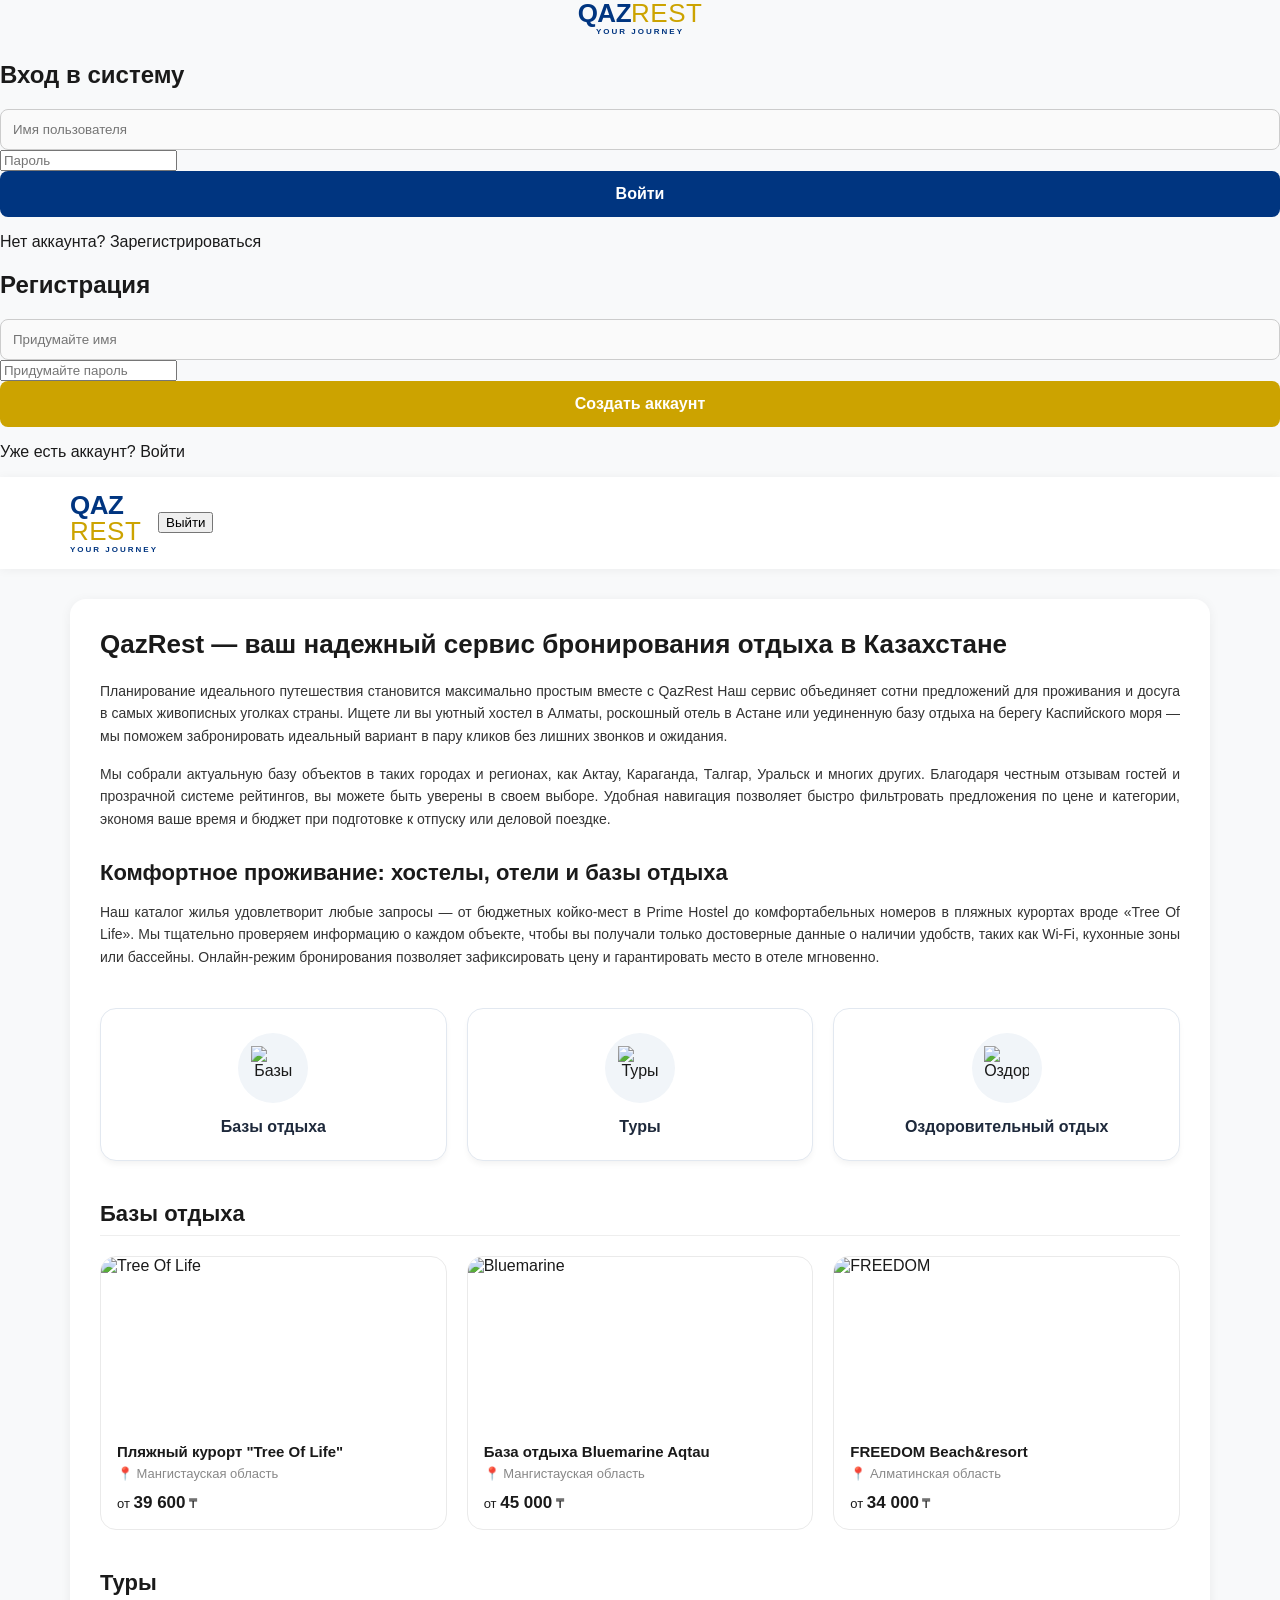
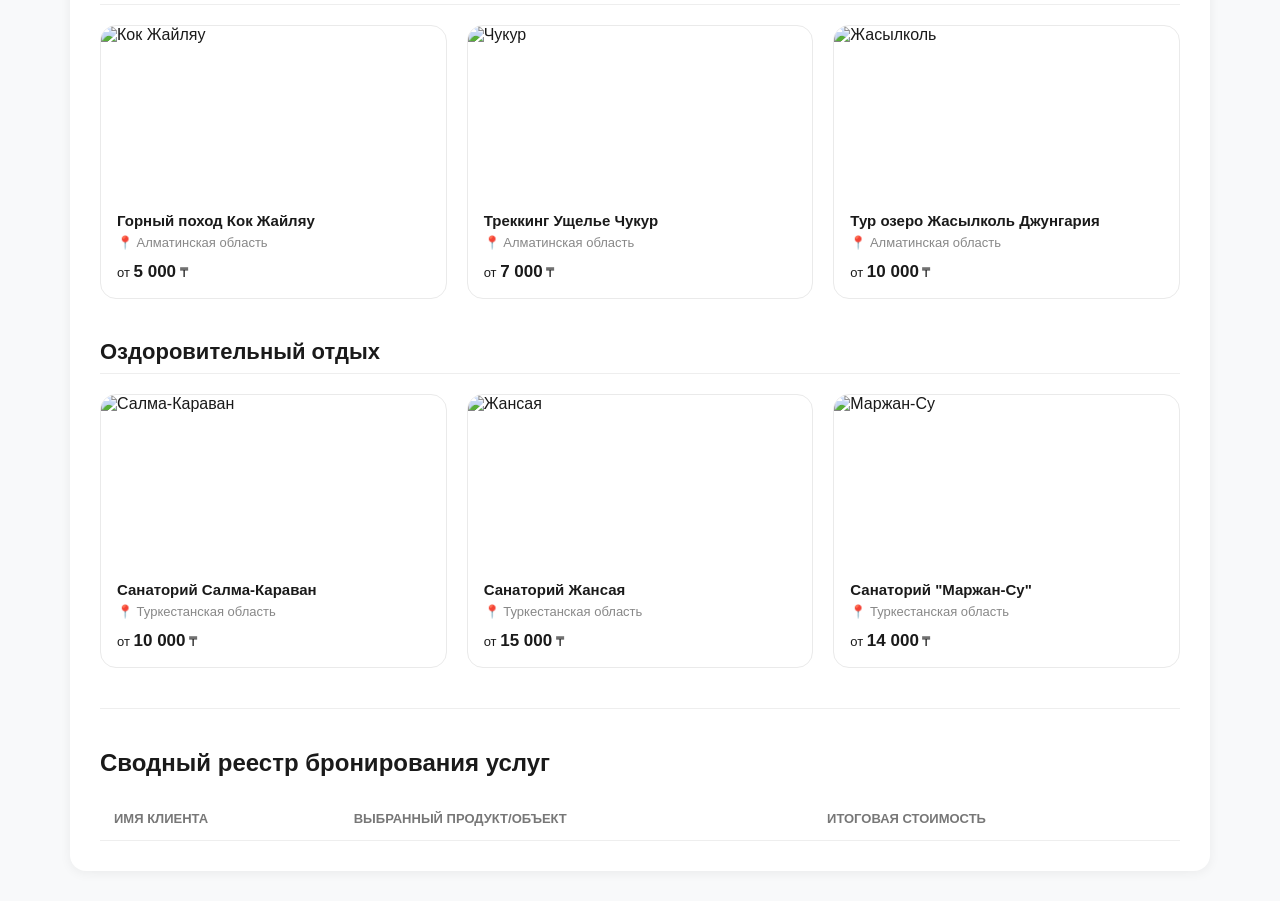
==== index.html @ 66dcff31 "Add files via upload" ====
<!DOCTYPE html>
<html lang="ru">
<head>
    <meta charset="UTF-8">
    <meta name="viewport" content="width=device-width, initial-scale=1.0">
    
    <title>QAZREST — Сервис бронирования отдыха и туров в Казахстане</title>
    <meta name="description" content="Официальный сайт QAZREST — агрегатор для быстрого поиска и бронирования баз отдыха, уникальных туров и оздоровительных санаториев в Казахстане.">
    <meta name="keywords" content="QAZREST, qazrest, базы отдыха казахстан, туры алматы, санатории сарыагаш, бронирование отдыха актау">
    <meta name="robots" content="index, follow">

    <link rel="stylesheet" href="style.css">
</head>
<body>

    <div id="authPage" class="auth-wrapper active">
        <div class="auth-card">
            <div class="logo" style="align-items: center; margin-bottom: 25px;">
                <div><span class="logo-accent">QAZ</span><span class="logo-main">REST</span></div>
                <div class="logo-slogan">YOUR JOURNEY</div>
            </div>

            <form id="loginForm" class="auth-form">
                <h2>Вход в систему</h2>
                <input type="text" id="loginUser" placeholder="Имя пользователя" required>
                <input type="password" id="loginPass" placeholder="Пароль" required>
                <button type="submit" class="btn-action">Войти</button>
                <p class="auth-toggle">Нет аккаунта? <span onclick="toggleAuthForms(true)">Зарегистрироваться</span></p>
            </form>

            <form id="registerForm" class="auth-form hide">
                <h2>Регистрация</h2>
                <input type="text" id="regUser" placeholder="Придумайте имя" required>
                <input type="password" id="regPass" placeholder="Придумайте пароль" required>
                <button type="submit" class="btn-action" style="background: #cca300;">Создать аккаунт</button>
                <p class="auth-toggle">Уже есть аккаунт? <span onclick="toggleAuthForms(false)">Войти</span></p>
            </form>
        </div>
    </div>

    <div id="appContent" class="hide-main">
        <header class="header">
            <div class="container header-flex">
                <div class="logo">
                    <span class="logo-accent">QAZ</span><span class="logo-main">REST</span>
                    <div class="logo-slogan">YOUR JOURNEY</div>
                </div>
                <button class="btn-logout" onclick="logout()">Выйти</button>
            </div>
        </header>

        <main class="wrapper">
            <div id="catalogPage" class="page active">
                
                <section class="promo">
                    <h1>QazRest — ваш надежный сервис бронирования отдыха в Казахстане</h1>
                    <p>Планирование идеального путешествия становится максимально простым вместе с QazRest Наш сервис объединяет сотни предложений для проживания и досуга в самых живописных уголках страны. Ищете ли вы уютный хостел в Алматы, роскошный отель в Астане или уединенную базу отдыха на берегу Каспийского моря — мы поможем забронировать идеальный вариант в пару кликов без лишних звонков и ожидания.</p>
                    <p>Мы собрали актуальную базу объектов в таких городах и регионах, как Актау, Караганда, Талгар, Уральск и многих других. Благодаря честным отзывам гостей и прозрачной системе рейтингов, вы можете быть уверены в своем выборе. Удобная навигация позволяет быстро фильтровать предложения по цене и категории, экономя ваше время и бюджет при подготовке к отпуску или деловой поездке.</p>
                    
                    <h2>Комфортное проживание: хостелы, отели и базы отдыха</h2>
                    <p>Наш каталог жилья удовлетворит любые запросы — от бюджетных койко-мест в Prime Hostel до комфортабельных номеров в пляжных курортах вроде «Tree Of Life». Мы тщательно проверяем информацию о каждом объекте, чтобы вы получали только достоверные данные о наличии удобств, таких как Wi-Fi, кухонные зоны или бассейны. Онлайн-режим бронирования позволяет зафиксировать цену и гарантировать место в отеле мгновенно.</p>
                </section>

                <div class="tabs-container">
                    <div class="tab-card" onclick="scrollToSection('resorts')">
                        <div class="tab-icon">
                            <img src="https://img.icons8.com/illustrations/xl/100/beach-umbrella.png" alt="Базы">
                        </div>
                        <span>Базы отдыха</span>
                    </div>
                    <div class="tab-card" onclick="scrollToSection('tours')">
                        <div class="tab-icon">
                            <img src="https://img.icons8.com/illustrations/xl/100/mountain.png" alt="Туры">
                        </div>
                        <span>Туры</span>
                    </div>
                    <div class="tab-card" onclick="scrollToSection('health')">
                        <div class="tab-icon">
                            <img src="https://img.icons8.com/illustrations/xl/100/spa.png" alt="Оздоровление">
                        </div>
                        <span>Оздоровительный отдых</span>
                    </div>
                </div>
                
                <div id="sec-resorts" class="section-title">
                    <h2>Базы отдыха</h2>
                </div>
                <div class="grid">
                    <div class="card" onclick="showItemDetails('Tree Of Life')">
                        <img src="https://edge.travelatacdn.ru/thumbs/640x480/upload/2020_38/content_hotel_5f67c0faa6a551.43553606.jpg" alt="Tree Of Life">
                        <div class="card-body">
                            <h3>Пляжный курорт "Tree Of Life"</h3>
                            <p class="loc">📍 Мангистауская область</p>
                            <p class="price-tag">от <span>39 600</span> ₸</p>
                        </div>
                    </div>
                    <div class="card" onclick="showItemDetails('Bluemarine Aqtau')">
                        <img src="https://www.lada.kz/uploads/posts/2017-05/1496058229_sanset.jpg" alt="Bluemarine">
                        <div class="card-body">
                            <h3>База отдыха Bluemarine Aqtau</h3>
                            <p class="loc">📍 Мангистауская область</p>
                            <p class="price-tag">от <span>45 000</span> ₸</p>
                        </div>
                    </div>
                    <div class="card" onclick="showItemDetails('FREEDOM Beach&resort')">
                        <img src="https://cf.bstatic.com/xdata/images/hotel/max1024x768/343249189.jpg?k=61949dbd89ecddeff5023c35c86ee03ecc813b7dbb97866ee51a67c7699defcc&o=" alt="FREEDOM">
                        <div class="card-body">
                            <h3>FREEDOM Beach&resort</h3>
                            <p class="loc">📍 Алматинская область</p>
                            <p class="price-tag">от <span>34 000</span> ₸</p>
                        </div>
                    </div>
                </div>

                <div id="sec-tours" class="section-title">
                    <h2>Туры</h2>
                </div>
                <div class="grid">
                    <div class="card" onclick="showItemDetails('Горный поход Кок Жайляу')">
                        <img src="https://gorny-club.kz/wp-content/uploads/2016/10/9IZeMkHNYe64dm73Ec1zFlI0Lx2GLB-1.jpg" alt="Кок Жайляу">
                        <div class="card-body">
                            <h3>Горный поход Кок Жайляу</h3>
                            <p class="loc">📍 Алматинская область</p>
                            <p class="price-tag">от <span>5 000</span> ₸</p>
                        </div>
                    </div>
                    <div class="card" onclick="showItemDetails('Треккинг Ущелье Чукур')">
                        <img src="https://avatars.mds.yandex.net/i?id=d9d31c01b6061b598c5d1cf540c7983f_l-2286743-images-thumbs&n=13" alt="Чукур">
                        <div class="card-body">
                            <h3>Треккинг Ущелье Чукур</h3>
                            <p class="loc">📍 Алматинская область</p>
                            <p class="price-tag">от <span>7 000</span> ₸</p>
                        </div>
                    </div>
                    <div class="card" onclick="showItemDetails('Тур озеро Жасылколь Джунгария')">
                        <img src="https://dynamic-media-cdn.tripadvisor.com/media/photo-o/1b/ea/ae/be/caption.jpg?w=1400&h=-1&s=1" alt="Жасылколь">
                        <div class="card-body">
                            <h3>Тур озеро Жасылколь Джунгария</h3>
                            <p class="loc">📍 Алматинская область</p>
                            <p class="price-tag">от <span>10 000</span> ₸</p>
                        </div>
                    </div>
                </div>

                <div id="sec-health" class="section-title">
                    <h2>Оздоровительный отдых</h2>
                </div>
                <div class="grid">
                    <div class="card" onclick="showItemDetails('Санаторий Салма-Караван')">
                        <img src="https://img02.flagma.kz/photo/sanatoriy-saryagash-salma-karavan-3161813_big.jpg" alt="Салма-Караван">
                        <div class="card-body">
                            <h3>Санаторий Салма-Караван</h3>
                            <p class="loc">📍 Туркестанская область</p>
                            <p class="price-tag">от <span>10 000</span> ₸</p>
                        </div>
                    </div>
                    <div class="card" onclick="showItemDetails('Санаторий Жансая')">
                        <img src="https://images.satu.kz/6598338_w700_h500_sanatorij-saryagash-zhansaya.jpg" alt="Жансая">
                        <div class="card-body">
                            <h3>Санаторий Жансая</h3>
                            <p class="loc">📍 Туркестанская область</p>
                            <p class="price-tag">от <span>15 000</span> ₸</p>
                        </div>
                    </div>
                    <div class="card" onclick="showItemDetails('Санаторий Маржан-Су')">
                        <img src="https://sanatoriums-saryagash.kz/img/sanatoriums/marzhansu/img/1.jpg" alt="Маржан-Су">
                        <div class="card-info card-body">
                            <h3>Санаторий "Маржан-Су"</h3>
                            <p class="loc">📍 Туркестанская область</p>
                            <p class="price-tag">от <span>14 000</span> ₸</p>
                        </div>
                    </div>
                </div>
            </div>

            <div id="detailsPage" class="page hide">
                <div class="sub-nav">
                    <div class="crumbs" onclick="backToCatalog()">Главная &nbsp;•&nbsp; <span id="crCategory">Категория</span> &nbsp;•&nbsp; <span id="crActive">Объект</span></div>
                    <button type="button" class="btn-return" onclick="backToCatalog()">← Назад</button>
                </div>

                <div class="item-header">
                    <div>
                        <h1 id="itemTitle">Название</h1>
                        <p id="itemLoc">📍 Регион</p>
                    </div>
                    <div class="item-meta">
                        <span class="meta-link">💬 Написать</span>
                        <span class="meta-link">🔗 Поделиться</span>
                        <span class="meta-link">♡ Сохранить</span>
                        <div class="badge">0</div>
                    </div>
                </div>

                <div class="gallery">
                    <div class="gallery-main">
                        <img id="itemMainImg" src="" alt="Preview">
                    </div>
                    <div class="gallery-thumbs">
                        <div class="thumb-box"><div class="spinner"></div></div>
                        <div class="thumb-box"><div class="spinner"></div></div>
                        <div class="thumb-box"><div class="spinner"></div></div>
                        <div class="thumb-box"><div class="spinner"></div></div>
                    </div>
                </div>

                <div class="details-content">
                    <h2>Описание</h2>
                    <p id="itemDesc" class="desc-p">Текст...</p>
                </div>

                <div class="details-content">
                    <h2>Полезная информация</h2>
                    <div class="info-block">
                        <p>Время заезда: <strong>14:00</strong></p>
                        <p>Время выезда: <strong>12:00</strong></p>
                    </div>
                </div>

                <div class="booking-panel">
                    <h2>Оформить бронирование</h2>
                    <form id="orderForm">
                        <input type="text" id="clientName" placeholder="Ваше имя" required>
                        <div class="form-row">
                            <div class="col">
                                <label>Дата начала:</label>
                                <input type="datetime-local" id="dateStart" required>
                            </div>
                            <div class="col">
                                <label>Дата окончания:</label>
                                <input type="datetime-local" id="dateEnd" required>
                            </div>
                        </div>
                        <button type="submit" class="btn-action">Подтвердить бронирование</button>
                    </form>
                </div>
            </div>

            <hr class="divider">

            <section class="admin-section">
                <h2>Сводный реестр бронирования услуг</h2>
                <table class="report-table">
                    <thead>
                        <tr>
                            <th>Имя клиента</th>
                            <th>Выбранный продукт/объект</th>
                            <th>Итоговая стоимость</th>
                        </tr>
                    </thead>
                    <tbody id="reportEntries"></tbody>
                </table>
            </section>
        </main>
    </div>

    <script src="script.js"></script>
</body>
</html>
---- style.css ----
/* Базовые сбросы */
html {
    scroll-behavior: smooth;
}
body {
    font-family: -apple-system, BlinkMacSystemFont, "Segoe UI", Roboto, Helvetica, Arial, sans-serif;
    background-color: #f8f9fa;
    color: #1a1a1a;
    margin: 0;
    padding: 0;
}

/* Элементы разметки приложения */
.header {
    background: #ffffff;
    box-shadow: 0 1px 10px rgba(0,0,0,0.05);
    padding: 15px 20px;
}
.header-flex {
    max-width: 1140px;
    margin: 0 auto;
    display: flex;
    justify-content: flex-start;
    align-items: center;
}
.logo {
    display: flex;
    flex-direction: column;
    line-height: 1;
}
.logo-accent {
    color: #003580;
    font-weight: 800;
    font-size: 26px;
    letter-spacing: -0.5px;
}
.logo-main {
    color: #cca300;
    font-weight: 400;
    font-size: 26px;
    letter-spacing: 0.5px;
}
.logo-slogan {
    font-size: 8px;
    color: #003580;
    letter-spacing: 2px;
    margin-top: 2px;
    font-weight: bold;
}

.wrapper {
    max-width: 1140px;
    margin: 30px auto;
    background: white;
    padding: 30px;
    border-radius: 16px;
    box-shadow: 0 2px 12px rgba(0,0,0,0.06);
    box-sizing: border-box;
}

/* Промо-текст */
.promo {
    margin-bottom: 40px;
}
.promo h1 {
    font-size: 26px;
    font-weight: 700;
    margin: 0 0 20px 0;
}
.promo h2 {
    font-size: 22px;
    margin: 30px 0 15px 0;
}
.promo p {
    font-size: 14px;
    line-height: 1.6;
    color: #333;
    margin-bottom: 16px;
    text-align: justify;
}

/* Дизайн больших карточек категорий (По макету) */
.tabs-container {
    display: flex;
    gap: 20px;
    margin: 30px 0 40px 0;
}
.tab-card {
    flex: 1;
    background: #ffffff;
    border: 1px solid #e2e8f0;
    border-radius: 16px;
    padding: 24px;
    text-align: center;
    cursor: pointer;
    transition: all 0.2s ease;
    box-shadow: 0 4px 6px -1px rgba(0,0,0,0.05);
}
.tab-card:hover {
    transform: translateY(-4px);
    border-color: #003580;
    box-shadow: 0 10px 15px -3px rgba(0,35,128,0.1);
}
.tab-icon {
    width: 70px;
    height: 70px;
    margin: 0 auto 15px auto;
    background: #f1f5f9;
    border-radius: 50%;
    display: flex;
    justify-content: center;
    align-items: center;
}
.tab-icon img {
    width: 45px;
    height: 45px;
    object-fit: contain;
}
.tab-card span {
    font-size: 16px;
    font-weight: 700;
    color: #1e293b;
}

/* Сетки карточек контента */
.section-title {
    margin-top: 40px;
    border-bottom: 1px solid #eee;
    padding-bottom: 8px;
}
.section-title h2 { font-size: 22px; margin: 0; }

.grid {
    display: grid;
    grid-template-columns: repeat(auto-fill, minmax(280px, 1fr));
    gap: 20px;
    margin: 20px 0;
}
.card {
    background: #fff;
    border: 1px solid #eaeaea;
    border-radius: 16px;
    overflow: hidden;
    cursor: pointer;
    transition: transform 0.2s, box-shadow 0.2s;
    display: flex;
    flex-direction: column;
}
.card:hover {
    transform: translateY(-4px);
    box-shadow: 0 10px 20px rgba(0,0,0,0.08);
}
.card img { width: 100%; height: 170px; object-fit: cover; }
.card-body { padding: 16px; flex-grow: 1; display: flex; flex-direction: column; justify-content: space-between; }
.card-body h3 { margin: 0 0 6px 0; font-size: 15px; font-weight: 600; }
.loc { color: #888; font-size: 13px; margin: 0 0 12px 0; }
.price-tag { margin: 0; font-size: 13px; }
.price-tag span { font-size: 17px; font-weight: 700; }

/* Видимость экранов */
.page { display: none; }
.page.active { display: block; }

/* Страница подробностей */
.sub-nav {
    display: flex;
    justify-content: space-between;
    align-items: center;
    font-size: 13px;
    color: #7a7a7a;
    margin-bottom: 20px;
}
.crumbs { cursor: pointer; }
.btn-return {
    background: #f0f2f5;
    border: none;
    padding: 8px 16px;
    border-radius: 8px;
    cursor: pointer;
    font-weight: 500;
}
.item-header {
    display: flex;
    justify-content: space-between;
    align-items: flex-start;
    margin-bottom: 25px;
}
#itemTitle { font-size: 30px; margin: 0 0 6px 0; }
#itemLoc { color: #666; margin: 0; font-size: 14px; }
.item-meta { display: flex; align-items: center; gap: 15px; }
.meta-link { font-size: 14px; cursor: pointer; font-weight: 500; }
.badge { background: #003580; color: white; padding: 6px 10px; border-radius: 6px; font-weight: bold; }

/* Блок фото */
.gallery { display: grid; grid-template-columns: 1fr 1fr; gap: 12px; margin-bottom: 30px; }
.gallery-main img { width: 100%; height: 340px; object-fit: cover; border-radius: 12px; }
.gallery-thumbs { display: grid; grid-template-columns: 1fr 1fr; grid-template-rows: 1fr 1fr; gap: 12px; }
.thumb-box { background: #f0f0f0; border-radius: 12px; display: flex; justify-content: center; align-items: center; height: 164px; }
.spinner {
    width: 20px; height: 20px;
    border: 3px solid #ddd; border-bottom-color: transparent;
    border-radius: 50%; animation: rot 1s linear infinite;
}
@keyframes rot { 0% { transform: rotate(0deg); } 100% { transform: rotate(360deg); } }

.details-content { margin-bottom: 25px; }
.desc-p { color: #444; line-height: 1.6; font-size: 15px; margin: 0; text-align: justify; }
.info-block { background: #f4f6f8; padding: 16px; border-radius: 12px; display: inline-block; min-width: 260px; }
.info-block p { margin: 6px 0; font-size: 14px; }

/* Форма */
.booking-panel { background: #fff; border: 1px solid #eaf0f6; padding: 25px; border-radius: 12px; margin-top: 30px; }
.form-row { display: flex; gap: 15px; margin: 15px 0; }
.col { flex: 1; }
.col label { display: block; font-size: 12px; margin-bottom: 6px; color: #666; }
input[type="text"], input[type="datetime-local"] {
    width: 100%; padding: 12px; border: 1px solid #ccc; border-radius: 8px; box-sizing: border-box; background-color: #fafafa;
}
input:focus { background-color: #fff; outline: 1px solid #003580; }
.btn-action { background: #003580; color: white; border: none; padding: 14px; width: 100%; border-radius: 8px; font-size: 16px; font-weight: 600; cursor: pointer; }

.divider { border: 0; height: 1px; background: #eee; margin: 40px 0; }
.report-table { width: 100%; border-collapse: collapse; }
.report-table th, .report-table td { padding: 14px; text-align: left; border-bottom: 1px solid #eee; }
.report-table th { color: #777; font-size: 13px; text-transform: uppercase; }
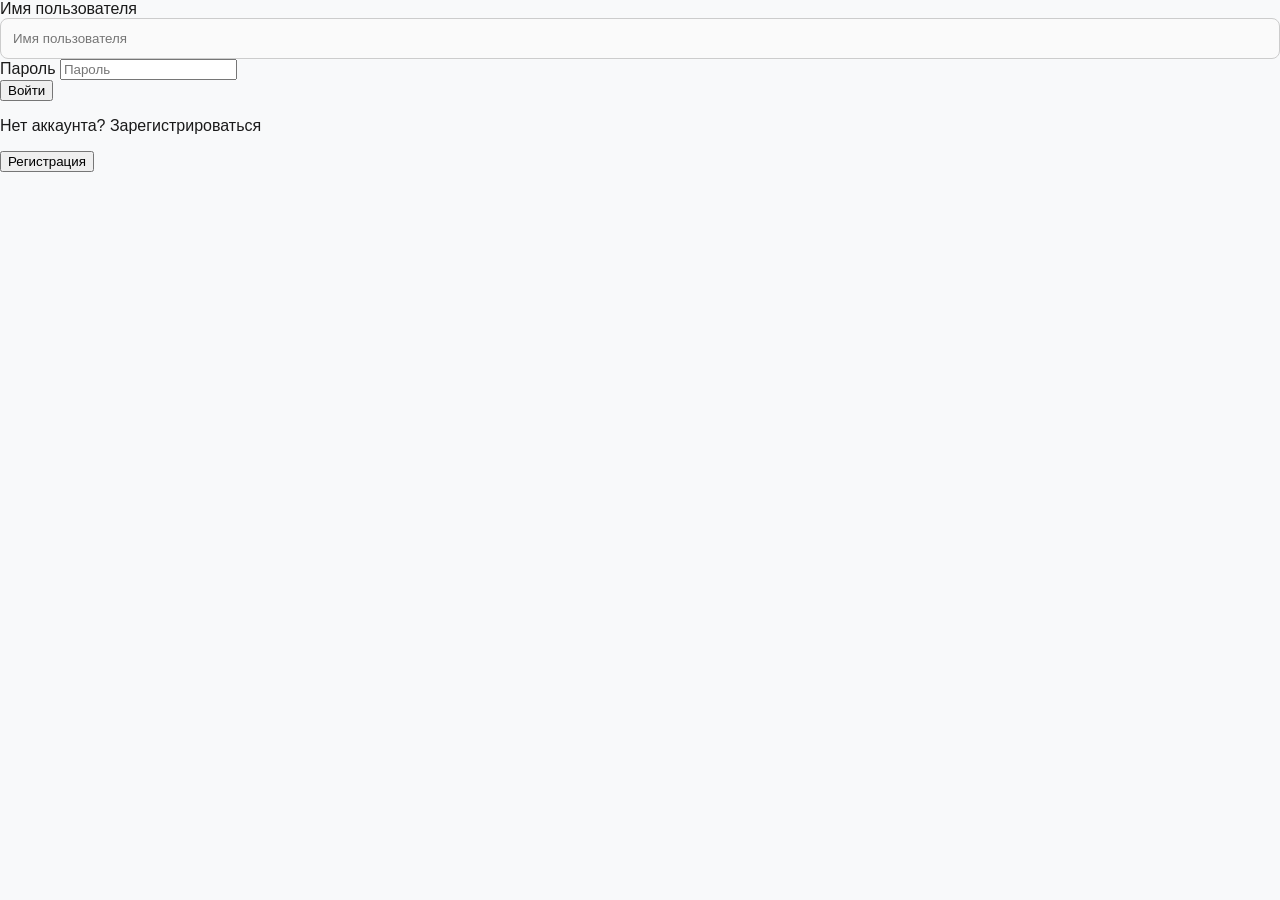
==== commit e6f21c60: "Update index.html" ====
--- a/index.html
+++ b/index.html
@@ -3,257 +3,50 @@
 <head>
     <meta charset="UTF-8">
     <meta name="viewport" content="width=device-width, initial-scale=1.0">
-    
-    <title>QAZREST — Сервис бронирования отдыха и туров в Казахстане</title>
-    <meta name="description" content="Официальный сайт QAZREST — агрегатор для быстрого поиска и бронирования баз отдыха, уникальных туров и оздоровительных санаториев в Казахстане.">
-    <meta name="keywords" content="QAZREST, qazrest, базы отдыха казахстан, туры алматы, санатории сарыагаш, бронирование отдыха актау">
-    <meta name="robots" content="index, follow">
-
+    <title>Вход</title>
     <link rel="stylesheet" href="style.css">
 </head>
-<body>
+<body class="auth-body">
 
-    <div id="authPage" class="auth-wrapper active">
-        <div class="auth-card">
-            <div class="logo" style="align-items: center; margin-bottom: 25px;">
-                <div><span class="logo-accent">QAZ</span><span class="logo-main">REST</span></div>
-                <div class="logo-slogan">YOUR JOURNEY</div>
+    <div class="auth-container">
+        <form id="loginForm">
+            <div class="input-group">
+                <label for="loginUser">Имя пользователя</label>
+                <input type="text" id="loginUser" placeholder="Имя пользователя" required>
             </div>
+            
+            <div class="input-group">
+                <label for="loginPass">Пароль</label>
+                <input type="password" id="loginPass" placeholder="Пароль" required>
+            </div>
+            
+            <button type="submit" class="btn-green">Войти</button>
+        </form>
 
-            <form id="loginForm" class="auth-form">
-                <h2>Вход в систему</h2>
-                <input type="text" id="loginUser" placeholder="Имя пользователя" required>
-                <input type="password" id="loginPass" placeholder="Пароль" required>
-                <button type="submit" class="btn-action">Войти</button>
-                <p class="auth-toggle">Нет аккаунта? <span onclick="toggleAuthForms(true)">Зарегистрироваться</span></p>
-            </form>
-
-            <form id="registerForm" class="auth-form hide">
-                <h2>Регистрация</h2>
-                <input type="text" id="regUser" placeholder="Придумайте имя" required>
-                <input type="password" id="regPass" placeholder="Придумайте пароль" required>
-                <button type="submit" class="btn-action" style="background: #cca300;">Создать аккаунт</button>
-                <p class="auth-toggle">Уже есть аккаунт? <span onclick="toggleAuthForms(false)">Войти</span></p>
-            </form>
+        <div class="auth-footer">
+            <p>Нет аккаунта? Зарегистрироваться</p>
+            <button type="button" class="btn-secondary" onclick="window.location.href='./register.html'">Регистрация</button>
         </div>
     </div>
 
-    <div id="appContent" class="hide-main">
-        <header class="header">
-            <div class="container header-flex">
-                <div class="logo">
-                    <span class="logo-accent">QAZ</span><span class="logo-main">REST</span>
-                    <div class="logo-slogan">YOUR JOURNEY</div>
-                </div>
-                <button class="btn-logout" onclick="logout()">Выйти</button>
-            </div>
-        </header>
+    <script>
+        if (localStorage.getItem('currentSession')) {
+            window.location.href = './catalog.html';
+        }
 
-        <main class="wrapper">
-            <div id="catalogPage" class="page active">
-                
-                <section class="promo">
-                    <h1>QazRest — ваш надежный сервис бронирования отдыха в Казахстане</h1>
-                    <p>Планирование идеального путешествия становится максимально простым вместе с QazRest Наш сервис объединяет сотни предложений для проживания и досуга в самых живописных уголках страны. Ищете ли вы уютный хостел в Алматы, роскошный отель в Астане или уединенную базу отдыха на берегу Каспийского моря — мы поможем забронировать идеальный вариант в пару кликов без лишних звонков и ожидания.</p>
-                    <p>Мы собрали актуальную базу объектов в таких городах и регионах, как Актау, Караганда, Талгар, Уральск и многих других. Благодаря честным отзывам гостей и прозрачной системе рейтингов, вы можете быть уверены в своем выборе. Удобная навигация позволяет быстро фильтровать предложения по цене и категории, экономя ваше время и бюджет при подготовке к отпуску или деловой поездке.</p>
-                    
-                    <h2>Комфортное проживание: хостелы, отели и базы отдыха</h2>
-                    <p>Наш каталог жилья удовлетворит любые запросы — от бюджетных койко-мест в Prime Hostel до комфортабельных номеров в пляжных курортах вроде «Tree Of Life». Мы тщательно проверяем информацию о каждом объекте, чтобы вы получали только достоверные данные о наличии удобств, таких как Wi-Fi, кухонные зоны или бассейны. Онлайн-режим бронирования позволяет зафиксировать цену и гарантировать место в отеле мгновенно.</p>
-                </section>
+        document.getElementById('loginForm').onsubmit = function(e) {
+            e.preventDefault();
+            const u = document.getElementById('loginUser').value.trim();
+            const p = document.getElementById('loginPass').value;
+            const savedPassword = localStorage.getItem('user_' + u);
 
-                <div class="tabs-container">
-                    <div class="tab-card" onclick="scrollToSection('resorts')">
-                        <div class="tab-icon">
-                            <img src="https://img.icons8.com/illustrations/xl/100/beach-umbrella.png" alt="Базы">
-                        </div>
-                        <span>Базы отдыха</span>
-                    </div>
-                    <div class="tab-card" onclick="scrollToSection('tours')">
-                        <div class="tab-icon">
-                            <img src="https://img.icons8.com/illustrations/xl/100/mountain.png" alt="Туры">
-                        </div>
-                        <span>Туры</span>
-                    </div>
-                    <div class="tab-card" onclick="scrollToSection('health')">
-                        <div class="tab-icon">
-                            <img src="https://img.icons8.com/illustrations/xl/100/spa.png" alt="Оздоровление">
-                        </div>
-                        <span>Оздоровительный отдых</span>
-                    </div>
-                </div>
-                
-                <div id="sec-resorts" class="section-title">
-                    <h2>Базы отдыха</h2>
-                </div>
-                <div class="grid">
-                    <div class="card" onclick="showItemDetails('Tree Of Life')">
-                        <img src="https://edge.travelatacdn.ru/thumbs/640x480/upload/2020_38/content_hotel_5f67c0faa6a551.43553606.jpg" alt="Tree Of Life">
-                        <div class="card-body">
-                            <h3>Пляжный курорт "Tree Of Life"</h3>
-                            <p class="loc">📍 Мангистауская область</p>
-                            <p class="price-tag">от <span>39 600</span> ₸</p>
-                        </div>
-                    </div>
-                    <div class="card" onclick="showItemDetails('Bluemarine Aqtau')">
-                        <img src="https://www.lada.kz/uploads/posts/2017-05/1496058229_sanset.jpg" alt="Bluemarine">
-                        <div class="card-body">
-                            <h3>База отдыха Bluemarine Aqtau</h3>
-                            <p class="loc">📍 Мангистауская область</p>
-                            <p class="price-tag">от <span>45 000</span> ₸</p>
-                        </div>
-                    </div>
-                    <div class="card" onclick="showItemDetails('FREEDOM Beach&resort')">
-                        <img src="https://cf.bstatic.com/xdata/images/hotel/max1024x768/343249189.jpg?k=61949dbd89ecddeff5023c35c86ee03ecc813b7dbb97866ee51a67c7699defcc&o=" alt="FREEDOM">
-                        <div class="card-body">
-                            <h3>FREEDOM Beach&resort</h3>
-                            <p class="loc">📍 Алматинская область</p>
-                            <p class="price-tag">от <span>34 000</span> ₸</p>
-                        </div>
-                    </div>
-                </div>
-
-                <div id="sec-tours" class="section-title">
-                    <h2>Туры</h2>
-                </div>
-                <div class="grid">
-                    <div class="card" onclick="showItemDetails('Горный поход Кок Жайляу')">
-                        <img src="https://gorny-club.kz/wp-content/uploads/2016/10/9IZeMkHNYe64dm73Ec1zFlI0Lx2GLB-1.jpg" alt="Кок Жайляу">
-                        <div class="card-body">
-                            <h3>Горный поход Кок Жайляу</h3>
-                            <p class="loc">📍 Алматинская область</p>
-                            <p class="price-tag">от <span>5 000</span> ₸</p>
-                        </div>
-                    </div>
-                    <div class="card" onclick="showItemDetails('Треккинг Ущелье Чукур')">
-                        <img src="https://avatars.mds.yandex.net/i?id=d9d31c01b6061b598c5d1cf540c7983f_l-2286743-images-thumbs&n=13" alt="Чукур">
-                        <div class="card-body">
-                            <h3>Треккинг Ущелье Чукур</h3>
-                            <p class="loc">📍 Алматинская область</p>
-                            <p class="price-tag">от <span>7 000</span> ₸</p>
-                        </div>
-                    </div>
-                    <div class="card" onclick="showItemDetails('Тур озеро Жасылколь Джунгария')">
-                        <img src="https://dynamic-media-cdn.tripadvisor.com/media/photo-o/1b/ea/ae/be/caption.jpg?w=1400&h=-1&s=1" alt="Жасылколь">
-                        <div class="card-body">
-                            <h3>Тур озеро Жасылколь Джунгария</h3>
-                            <p class="loc">📍 Алматинская область</p>
-                            <p class="price-tag">от <span>10 000</span> ₸</p>
-                        </div>
-                    </div>
-                </div>
-
-                <div id="sec-health" class="section-title">
-                    <h2>Оздоровительный отдых</h2>
-                </div>
-                <div class="grid">
-                    <div class="card" onclick="showItemDetails('Санаторий Салма-Караван')">
-                        <img src="https://img02.flagma.kz/photo/sanatoriy-saryagash-salma-karavan-3161813_big.jpg" alt="Салма-Караван">
-                        <div class="card-body">
-                            <h3>Санаторий Салма-Караван</h3>
-                            <p class="loc">📍 Туркестанская область</p>
-                            <p class="price-tag">от <span>10 000</span> ₸</p>
-                        </div>
-                    </div>
-                    <div class="card" onclick="showItemDetails('Санаторий Жансая')">
-                        <img src="https://images.satu.kz/6598338_w700_h500_sanatorij-saryagash-zhansaya.jpg" alt="Жансая">
-                        <div class="card-body">
-                            <h3>Санаторий Жансая</h3>
-                            <p class="loc">📍 Туркестанская область</p>
-                            <p class="price-tag">от <span>15 000</span> ₸</p>
-                        </div>
-                    </div>
-                    <div class="card" onclick="showItemDetails('Санаторий Маржан-Су')">
-                        <img src="https://sanatoriums-saryagash.kz/img/sanatoriums/marzhansu/img/1.jpg" alt="Маржан-Су">
-                        <div class="card-info card-body">
-                            <h3>Санаторий "Маржан-Су"</h3>
-                            <p class="loc">📍 Туркестанская область</p>
-                            <p class="price-tag">от <span>14 000</span> ₸</p>
-                        </div>
-                    </div>
-                </div>
-            </div>
-
-            <div id="detailsPage" class="page hide">
-                <div class="sub-nav">
-                    <div class="crumbs" onclick="backToCatalog()">Главная &nbsp;•&nbsp; <span id="crCategory">Категория</span> &nbsp;•&nbsp; <span id="crActive">Объект</span></div>
-                    <button type="button" class="btn-return" onclick="backToCatalog()">← Назад</button>
-                </div>
-
-                <div class="item-header">
-                    <div>
-                        <h1 id="itemTitle">Название</h1>
-                        <p id="itemLoc">📍 Регион</p>
-                    </div>
-                    <div class="item-meta">
-                        <span class="meta-link">💬 Написать</span>
-                        <span class="meta-link">🔗 Поделиться</span>
-                        <span class="meta-link">♡ Сохранить</span>
-                        <div class="badge">0</div>
-                    </div>
-                </div>
-
-                <div class="gallery">
-                    <div class="gallery-main">
-                        <img id="itemMainImg" src="" alt="Preview">
-                    </div>
-                    <div class="gallery-thumbs">
-                        <div class="thumb-box"><div class="spinner"></div></div>
-                        <div class="thumb-box"><div class="spinner"></div></div>
-                        <div class="thumb-box"><div class="spinner"></div></div>
-                        <div class="thumb-box"><div class="spinner"></div></div>
-                    </div>
-                </div>
-
-                <div class="details-content">
-                    <h2>Описание</h2>
-                    <p id="itemDesc" class="desc-p">Текст...</p>
-                </div>
-
-                <div class="details-content">
-                    <h2>Полезная информация</h2>
-                    <div class="info-block">
-                        <p>Время заезда: <strong>14:00</strong></p>
-                        <p>Время выезда: <strong>12:00</strong></p>
-                    </div>
-                </div>
-
-                <div class="booking-panel">
-                    <h2>Оформить бронирование</h2>
-                    <form id="orderForm">
-                        <input type="text" id="clientName" placeholder="Ваше имя" required>
-                        <div class="form-row">
-                            <div class="col">
-                                <label>Дата начала:</label>
-                                <input type="datetime-local" id="dateStart" required>
-                            </div>
-                            <div class="col">
-                                <label>Дата окончания:</label>
-                                <input type="datetime-local" id="dateEnd" required>
-                            </div>
-                        </div>
-                        <button type="submit" class="btn-action">Подтвердить бронирование</button>
-                    </form>
-                </div>
-            </div>
-
-            <hr class="divider">
-
-            <section class="admin-section">
-                <h2>Сводный реестр бронирования услуг</h2>
-                <table class="report-table">
-                    <thead>
-                        <tr>
-                            <th>Имя клиента</th>
-                            <th>Выбранный продукт/объект</th>
-                            <th>Итоговая стоимость</th>
-                        </tr>
-                    </thead>
-                    <tbody id="reportEntries"></tbody>
-                </table>
-            </section>
-        </main>
-    </div>
-
-    <script src="script.js"></script>
+            if (savedPassword && savedPassword === p) {
+                localStorage.setItem('currentSession', u);
+                window.location.href = './catalog.html';
+            } else {
+                alert('Неверное имя пользователя или пароль!');
+            }
+        };
+    </script>
 </body>
-</html>+</html>
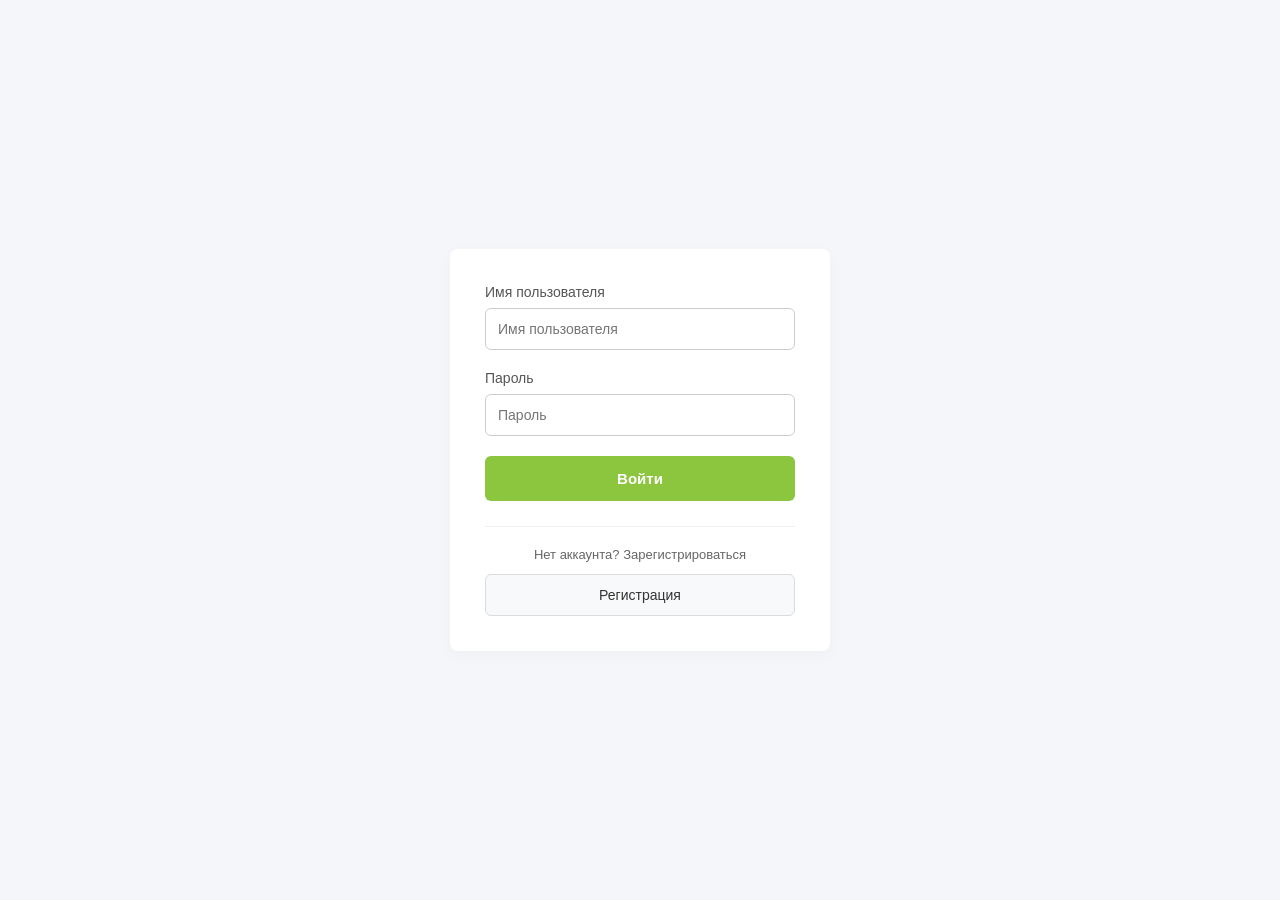
==== commit 2b4e9c5a: "Update index.html" ====
--- a/index.html
+++ b/index.html
@@ -8,7 +8,7 @@
 </head>
 <body class="auth-body">
 
-    <div class="auth-container">
+    <div id="loginPage" class="auth-container">
         <form id="loginForm">
             <div class="input-group">
                 <label for="loginUser">Имя пользователя</label>
@@ -25,15 +25,62 @@
 
         <div class="auth-footer">
             <p>Нет аккаунта? Зарегистрироваться</p>
-            <button type="button" class="btn-secondary" onclick="window.location.href='./register.html'">Регистрация</button>
+            <button type="button" class="btn-secondary" onclick="showRegisterPage()">Регистрация</button>
         </div>
     </div>
 
+    <div id="registerPage" class="auth-container" style="display: none;">
+        <form id="registerForm">
+            <div class="input-group">
+                <label for="regUser">Придумайте имя</label>
+                <input type="text" id="regUser" placeholder="Придумайте имя" required>
+            </div>
+            
+            <div class="input-group">
+                <label for="regPass">Придумайте пароль</label>
+                <input type="password" id="regPass" placeholder="Придумайте пароль" required>
+            </div>
+            
+            <button type="submit" class="btn-green">Создать аккаунт</button>
+        </form>
+    </div>
+
     <script>
+        // Если сессия активна — сразу кидаем в каталог
         if (localStorage.getItem('currentSession')) {
-            window.location.href = './catalog.html';
+            window.location.href = './cataloging.html';
         }
 
+        // Переключение экранов без перезагрузки страниц
+        function showRegisterPage() {
+            document.getElementById('loginPage').style.display = 'none';
+            document.getElementById('registerPage').style.display = 'block';
+            document.title = 'Регистрация';
+        }
+
+        function showLoginPage() {
+            document.getElementById('loginPage').style.display = 'block';
+            document.getElementById('registerPage').style.display = 'none';
+            document.title = 'Вход';
+        }
+
+        // Обработка регистрации
+        document.getElementById('registerForm').onsubmit = function(e) {
+            e.preventDefault();
+            const u = document.getElementById('regUser').value.trim();
+            const p = document.getElementById('regPass').value;
+
+            if (!u || !p) return;
+
+            localStorage.setItem('user_' + u, p);
+            alert('Аккаунт успешно создан!');
+            
+            document.getElementById('loginUser').value = u;
+            showLoginPage();
+            document.getElementById('registerForm').reset();
+        };
+
+        // Обработка входа
         document.getElementById('loginForm').onsubmit = function(e) {
             e.preventDefault();
             const u = document.getElementById('loginUser').value.trim();
@@ -42,7 +89,7 @@
 
             if (savedPassword && savedPassword === p) {
                 localStorage.setItem('currentSession', u);
-                window.location.href = './catalog.html';
+                window.location.href = './cataloging.html';
             } else {
                 alert('Неверное имя пользователя или пароль!');
             }
--- a/style.css
+++ b/style.css
@@ -1,225 +1,114 @@
-/* Базовые сбросы */
-html {
-    scroll-behavior: smooth;
-}
-body {
-    font-family: -apple-system, BlinkMacSystemFont, "Segoe UI", Roboto, Helvetica, Arial, sans-serif;
-    background-color: #f8f9fa;
-    color: #1a1a1a;
+/* СТИЛИ СТРАНИЦ АВТОРИЗАЦИИ И РЕГИСТРАЦИИ */
+.auth-body {
+    background-color: #f4f6f9;
     margin: 0;
     padding: 0;
+    display: flex;
+    justify-content: center;
+    align-items: center;
+    min-height: 100vh;
+    font-family: -apple-system, BlinkMacSystemFont, "Segoe UI", Roboto, Arial, sans-serif;
 }
 
-/* Элементы разметки приложения */
-.header {
+.auth-container {
     background: #ffffff;
-    box-shadow: 0 1px 10px rgba(0,0,0,0.05);
-    padding: 15px 20px;
-}
-.header-flex {
-    max-width: 1140px;
-    margin: 0 auto;
-    display: flex;
-    justify-content: flex-start;
-    align-items: center;
-}
-.logo {
-    display: flex;
-    flex-direction: column;
-    line-height: 1;
-}
-.logo-accent {
-    color: #003580;
-    font-weight: 800;
-    font-size: 26px;
-    letter-spacing: -0.5px;
-}
-.logo-main {
-    color: #cca300;
-    font-weight: 400;
-    font-size: 26px;
-    letter-spacing: 0.5px;
-}
-.logo-slogan {
-    font-size: 8px;
-    color: #003580;
-    letter-spacing: 2px;
-    margin-top: 2px;
-    font-weight: bold;
-}
-
-.wrapper {
-    max-width: 1140px;
-    margin: 30px auto;
-    background: white;
-    padding: 30px;
-    border-radius: 16px;
-    box-shadow: 0 2px 12px rgba(0,0,0,0.06);
+    padding: 35px;
+    border-radius: 8px;
+    box-shadow: 0 4px 15px rgba(0, 0, 0, 0.03);
+    width: 100%;
+    max-width: 380px;
     box-sizing: border-box;
 }
 
-/* Промо-текст */
-.promo {
-    margin-bottom: 40px;
-}
-.promo h1 {
-    font-size: 26px;
-    font-weight: 700;
-    margin: 0 0 20px 0;
-}
-.promo h2 {
-    font-size: 22px;
-    margin: 30px 0 15px 0;
-}
-.promo p {
-    font-size: 14px;
-    line-height: 1.6;
-    color: #333;
-    margin-bottom: 16px;
-    text-align: justify;
-}
-
-/* Дизайн больших карточек категорий (По макету) */
-.tabs-container {
-    display: flex;
-    gap: 20px;
-    margin: 30px 0 40px 0;
-}
-.tab-card {
-    flex: 1;
-    background: #ffffff;
-    border: 1px solid #e2e8f0;
-    border-radius: 16px;
-    padding: 24px;
-    text-align: center;
-    cursor: pointer;
-    transition: all 0.2s ease;
-    box-shadow: 0 4px 6px -1px rgba(0,0,0,0.05);
-}
-.tab-card:hover {
-    transform: translateY(-4px);
-    border-color: #003580;
-    box-shadow: 0 10px 15px -3px rgba(0,35,128,0.1);
-}
-.tab-icon {
-    width: 70px;
-    height: 70px;
-    margin: 0 auto 15px auto;
-    background: #f1f5f9;
-    border-radius: 50%;
-    display: flex;
-    justify-content: center;
-    align-items: center;
-}
-.tab-icon img {
-    width: 45px;
-    height: 45px;
-    object-fit: contain;
-}
-.tab-card span {
-    font-size: 16px;
-    font-weight: 700;
-    color: #1e293b;
-}
-
-/* Сетки карточек контента */
-.section-title {
-    margin-top: 40px;
-    border-bottom: 1px solid #eee;
-    padding-bottom: 8px;
-}
-.section-title h2 { font-size: 22px; margin: 0; }
-
-.grid {
-    display: grid;
-    grid-template-columns: repeat(auto-fill, minmax(280px, 1fr));
-    gap: 20px;
-    margin: 20px 0;
-}
-.card {
-    background: #fff;
-    border: 1px solid #eaeaea;
-    border-radius: 16px;
-    overflow: hidden;
-    cursor: pointer;
-    transition: transform 0.2s, box-shadow 0.2s;
+.input-group {
+    margin-bottom: 20px;
     display: flex;
     flex-direction: column;
 }
-.card:hover {
-    transform: translateY(-4px);
-    box-shadow: 0 10px 20px rgba(0,0,0,0.08);
-}
-.card img { width: 100%; height: 170px; object-fit: cover; }
-.card-body { padding: 16px; flex-grow: 1; display: flex; flex-direction: column; justify-content: space-between; }
-.card-body h3 { margin: 0 0 6px 0; font-size: 15px; font-weight: 600; }
-.loc { color: #888; font-size: 13px; margin: 0 0 12px 0; }
-.price-tag { margin: 0; font-size: 13px; }
-.price-tag span { font-size: 17px; font-weight: 700; }
 
-/* Видимость экранов */
-.page { display: none; }
-.page.active { display: block; }
-
-/* Страница подробностей */
-.sub-nav {
-    display: flex;
-    justify-content: space-between;
-    align-items: center;
-    font-size: 13px;
-    color: #7a7a7a;
-    margin-bottom: 20px;
-}
-.crumbs { cursor: pointer; }
-.btn-return {
-    background: #f0f2f5;
-    border: none;
-    padding: 8px 16px;
-    border-radius: 8px;
-    cursor: pointer;
+.input-group label {
+    font-size: 14px;
+    color: #555;
+    margin-bottom: 8px;
     font-weight: 500;
 }
-.item-header {
-    display: flex;
-    justify-content: space-between;
-    align-items: flex-start;
-    margin-bottom: 25px;
+
+.input-group input {
+    width: 100%;
+    padding: 12px;
+    border: 1px solid #cccccc;
+    border-radius: 6px;
+    font-size: 14px;
+    box-sizing: border-box;
+    background-color: #ffffff;
 }
-#itemTitle { font-size: 30px; margin: 0 0 6px 0; }
-#itemLoc { color: #666; margin: 0; font-size: 14px; }
-.item-meta { display: flex; align-items: center; gap: 15px; }
-.meta-link { font-size: 14px; cursor: pointer; font-weight: 500; }
-.badge { background: #003580; color: white; padding: 6px 10px; border-radius: 6px; font-weight: bold; }
 
-/* Блок фото */
-.gallery { display: grid; grid-template-columns: 1fr 1fr; gap: 12px; margin-bottom: 30px; }
-.gallery-main img { width: 100%; height: 340px; object-fit: cover; border-radius: 12px; }
-.gallery-thumbs { display: grid; grid-template-columns: 1fr 1fr; grid-template-rows: 1fr 1fr; gap: 12px; }
-.thumb-box { background: #f0f0f0; border-radius: 12px; display: flex; justify-content: center; align-items: center; height: 164px; }
-.spinner {
-    width: 20px; height: 20px;
-    border: 3px solid #ddd; border-bottom-color: transparent;
-    border-radius: 50%; animation: rot 1s linear infinite;
+.input-group input:focus {
+    border-color: #8cc63f;
+    outline: none;
 }
-@keyframes rot { 0% { transform: rotate(0deg); } 100% { transform: rotate(360deg); } }
 
-.details-content { margin-bottom: 25px; }
-.desc-p { color: #444; line-height: 1.6; font-size: 15px; margin: 0; text-align: justify; }
-.info-block { background: #f4f6f8; padding: 16px; border-radius: 12px; display: inline-block; min-width: 260px; }
-.info-block p { margin: 6px 0; font-size: 14px; }
+.btn-green {
+    width: 100%;
+    background-color: #8cc63f;
+    color: white;
+    border: none;
+    padding: 14px;
+    border-radius: 6px;
+    font-size: 15px;
+    font-weight: 600;
+    cursor: pointer;
+    transition: background-color 0.2s;
+}
 
-/* Форма */
-.booking-panel { background: #fff; border: 1px solid #eaf0f6; padding: 25px; border-radius: 12px; margin-top: 30px; }
-.form-row { display: flex; gap: 15px; margin: 15px 0; }
-.col { flex: 1; }
-.col label { display: block; font-size: 12px; margin-bottom: 6px; color: #666; }
-input[type="text"], input[type="datetime-local"] {
-    width: 100%; padding: 12px; border: 1px solid #ccc; border-radius: 8px; box-sizing: border-box; background-color: #fafafa;
+.btn-green:hover {
+    background-color: #7ab334;
 }
-input:focus { background-color: #fff; outline: 1px solid #003580; }
-.btn-action { background: #003580; color: white; border: none; padding: 14px; width: 100%; border-radius: 8px; font-size: 16px; font-weight: 600; cursor: pointer; }
 
-.divider { border: 0; height: 1px; background: #eee; margin: 40px 0; }
-.report-table { width: 100%; border-collapse: collapse; }
-.report-table th, .report-table td { padding: 14px; text-align: left; border-bottom: 1px solid #eee; }
-.report-table th { color: #777; font-size: 13px; text-transform: uppercase; }+.auth-footer {
+    margin-top: 25px;
+    text-align: center;
+    border-top: 1px solid #f0f0f0;
+    padding-top: 20px;
+}
+
+.auth-footer p {
+    font-size: 13px;
+    color: #666;
+    margin: 0 0 12px 0;
+}
+
+.btn-secondary {
+    width: 100%;
+    background-color: #f8f9fa;
+    color: #333;
+    border: 1px solid #dcdcdc;
+    padding: 12px;
+    border-radius: 6px;
+    font-size: 14px;
+    font-weight: 500;
+    cursor: pointer;
+    transition: background-color 0.2s;
+}
+
+.btn-secondary:hover {
+    background-color: #e4e6e9;
+}
+
+/* ОБЩИЕ СТИЛИ ДЛЯ ИНТЕРФЕЙСА КАТАЛОГА */
+body {
+    font-family: -apple-system, BlinkMacSystemFont, "Segoe UI", Roboto, Arial, sans-serif;
+    background-color: #f8f9fa;
+    margin: 0;
+    color: #333;
+}
+.section-title {
+    margin-top: 30px;
+    border-left: 4px solid #003580;
+    padding-left: 10px;
+}
+.card:hover {
+    transform: translateY(-5px);
+    box-shadow: 0 6px 20px rgba(0,0,0,0.1);
+    transition: all 0.3s ease;
+}
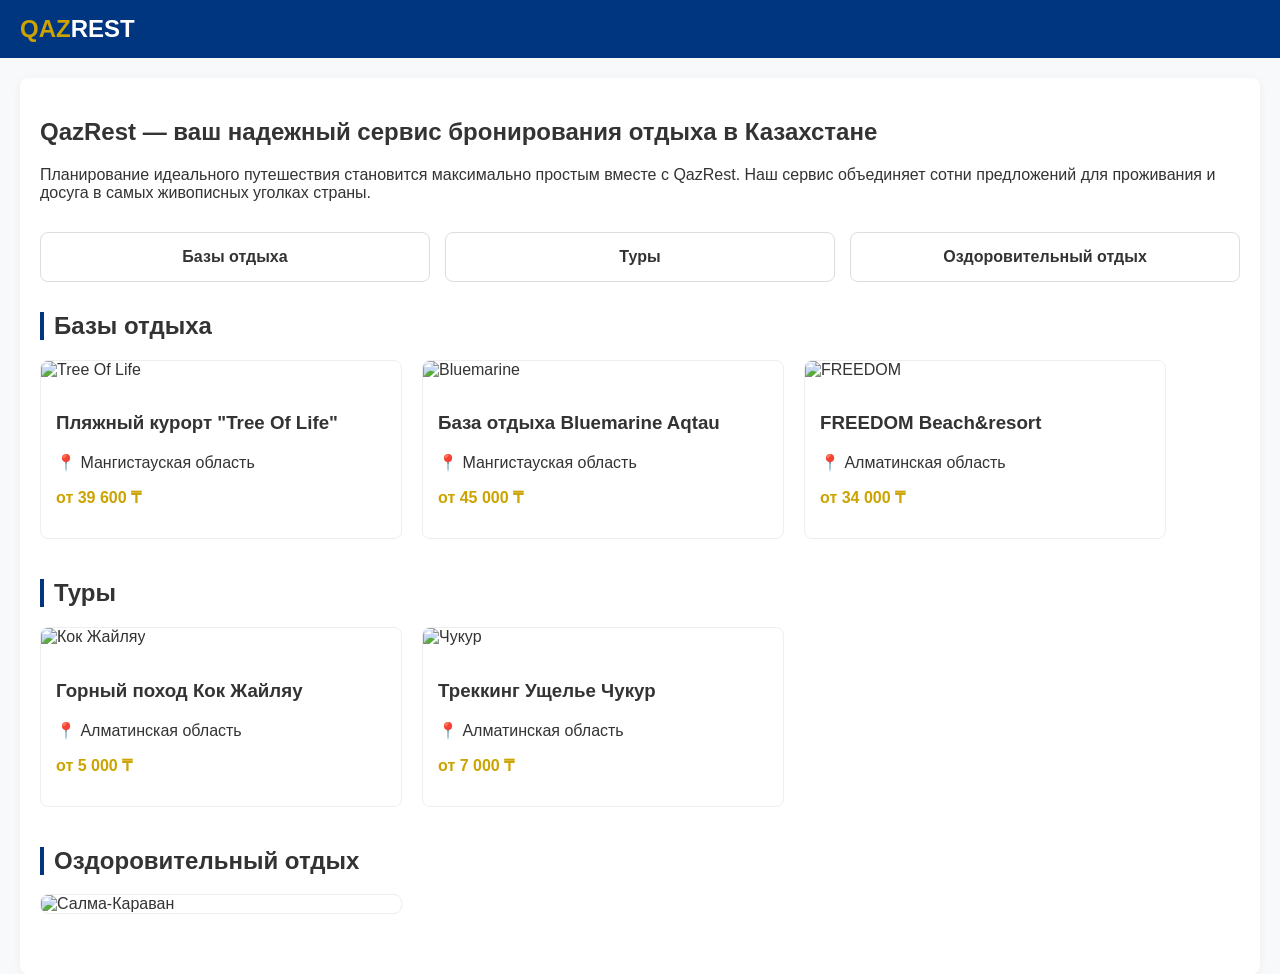
==== commit e9b78025: "Update index.html" ====
--- a/index.html
+++ b/index.html
@@ -3,97 +3,93 @@
 <head>
     <meta charset="UTF-8">
     <meta name="viewport" content="width=device-width, initial-scale=1.0">
-    <title>Вход</title>
+    <title>QAZREST — Сервис бронирования отдыха</title>
+    <meta name="description" content="Официальный сайт QAZREST — агрегатор для быстрого поиска и бронирования баз отдыха, уникальных туров и оздоровительных санаториев в Казахстане.">
+    <meta name="keywords" content="QAZREST, qazrest, базы отдыха казахстан, туры алматы, санатории сарыагаш, бронирование отдыха актау">
+    <meta name="robots" content="index, follow">
     <link rel="stylesheet" href="style.css">
 </head>
-<body class="auth-body">
+<body>
 
-    <div id="loginPage" class="auth-container">
-        <form id="loginForm">
-            <div class="input-group">
-                <label for="loginUser">Имя пользователя</label>
-                <input type="text" id="loginUser" placeholder="Имя пользователя" required>
+    <div id="appContent">
+        <header class="header">
+            <div class="container header-flex" style="display: flex; justify-content: space-between; align-items: center; padding: 15px 20px; background: #003580; color: white;">
+                <div class="logo">
+                    <span style="color: #cca300; font-weight: bold; font-size: 24px;">QAZ</span><span style="color: white; font-weight: bold; font-size: 24px;">REST</span>
+                </div>
             </div>
+        </header>
+
+        <main class="wrapper" style="padding: 20px; max-width: 1200px; margin: 0 auto; background: white; margin-top: 20px; border-radius: 8px; box-shadow: 0 2px 10px rgba(0,0,0,0.05);">
             
-            <div class="input-group">
-                <label for="loginPass">Пароль</label>
-                <input type="password" id="loginPass" placeholder="Пароль" required>
-            </div>
-            
-            <button type="submit" class="btn-green">Войти</button>
-        </form>
+            <div id="catalogPage" class="page active">
+                <section class="promo" style="margin-bottom: 30px;">
+                    <h1>QazRest — ваш надежный сервис бронирования отдыха в Казахстане</h1>
+                    <p>Планирование идеального путешествия становится максимально простым вместе с QazRest. Наш сервис объединяет сотни предложений для проживания и досуга в самых живописных уголках страны.</p>
+                </section>
 
-        <div class="auth-footer">
-            <p>Нет аккаунта? Зарегистрироваться</p>
-            <button type="button" class="btn-secondary" onclick="showRegisterPage()">Регистрация</button>
-        </div>
-    </div>
+                <div class="tabs-container" style="display: flex; gap: 15px; margin-bottom: 30px;">
+                    <div class="tab-card" onclick="scrollToSection('resorts')" style="border: 1px solid #ddd; padding: 15px; border-radius: 8px; cursor: pointer; flex: 1; text-align: center; background: white; font-weight: bold;">
+                        <span>Базы отдыха</span>
+                    </div>
+                    <div class="tab-card" onclick="scrollToSection('tours')" style="border: 1px solid #ddd; padding: 15px; border-radius: 8px; cursor: pointer; flex: 1; text-align: center; background: white; font-weight: bold;">
+                        <span>Туры</span>
+                    </div>
+                    <div class="tab-card" onclick="scrollToSection('health')" style="border: 1px solid #ddd; padding: 15px; border-radius: 8px; cursor: pointer; flex: 1; text-align: center; background: white; font-weight: bold;">
+                        <span>Оздоровительный отдых</span>
+                    </div>
+                </div>
+                
+                <div id="sec-resorts" class="section-title"><h2>Базы отдыха</h2></div>
+                <div class="grid" style="display: flex; gap: 20px; margin-bottom: 40px; flex-wrap: wrap;">
+                    <div class="card" onclick="showItemDetails('Tree Of Life')" style="border: 1px solid #eee; border-radius: 8px; overflow: hidden; width: 30%; background: white; cursor: pointer;">
+                        <img src="https://edge.travelatacdn.ru/thumbs/640x480/upload/2020_38/content_hotel_5f67c0faa6a551.43553606.jpg" alt="Tree Of Life" style="width: 100%; height: 170px; object-fit: cover;">
+                        <div class="card-body" style="padding: 15px;">
+                            <h3>Пляжный курорт "Tree Of Life"</h3>
+                            <p>📍 Мангистауская область</p>
+                            <p style="color: #cca300; font-weight: bold;">от 39 600 ₸</p>
+                        </div>
+                    </div>
+                    <div class="card" onclick="showItemDetails('Bluemarine Aqtau')" style="border: 1px solid #eee; border-radius: 8px; overflow: hidden; width: 30%; background: white; cursor: pointer;">
+                        <img src="https://www.lada.kz/uploads/posts/2017-05/1496058229_sanset.jpg" alt="Bluemarine" style="width: 100%; height: 170px; object-fit: cover;">
+                        <div class="card-body" style="padding: 15px;">
+                            <h3>База отдыха Bluemarine Aqtau</h3>
+                            <p>📍 Мангистауская область</p>
+                            <p style="color: #cca300; font-weight: bold;">от 45 000 ₸</p>
+                        </div>
+                    </div>
+                    <div class="card" onclick="showItemDetails('FREEDOM Beach&resort')" style="border: 1px solid #eee; border-radius: 8px; overflow: hidden; width: 30%; background: white; cursor: pointer;">
+                        <img src="https://cf.bstatic.com/xdata/images/hotel/max1024x768/343249189.jpg?k=61949dbd89ecddeff5023c35c86ee03ecc813b7dbb97866ee51a67c7699defcc&o=" alt="FREEDOM" style="width: 100%; height: 170px; object-fit: cover;">
+                        <div class="card-body" style="padding: 15px;">
+                            <h3>FREEDOM Beach&resort</h3>
+                            <p>📍 Алматинская область</p>
+                            <p style="color: #cca300; font-weight: bold;">от 34 000 ₸</p>
+                        </div>
+                    </div>
+                </div>
 
-    <div id="registerPage" class="auth-container" style="display: none;">
-        <form id="registerForm">
-            <div class="input-group">
-                <label for="regUser">Придумайте имя</label>
-                <input type="text" id="regUser" placeholder="Придумайте имя" required>
-            </div>
-            
-            <div class="input-group">
-                <label for="regPass">Придумайте пароль</label>
-                <input type="password" id="regPass" placeholder="Придумайте пароль" required>
-            </div>
-            
-            <button type="submit" class="btn-green">Создать аккаунт</button>
-        </form>
-    </div>
+                <div id="sec-tours" class="section-title"><h2>Туры</h2></div>
+                <div class="grid" style="display: flex; gap: 20px; margin-bottom: 40px; flex-wrap: wrap;">
+                    <div class="card" onclick="showItemDetails('Горный поход Кок Жайляу')" style="border: 1px solid #eee; border-radius: 8px; overflow: hidden; width: 30%; background: white; cursor: pointer;">
+                        <img src="https://gorny-club.kz/wp-content/uploads/2016/10/9IZeMkHNYe64dm73Ec1zFlI0Lx2GLB-1.jpg" alt="Кок Жайляу" style="width: 100%; height: 170px; object-fit: cover;">
+                        <div class="card-body" style="padding: 15px;">
+                            <h3>Горный поход Кок Жайляу</h3>
+                            <p>📍 Алматинская область</p>
+                            <p style="color: #cca300; font-weight: bold;">от 5 000 ₸</p>
+                        </div>
+                    </div>
+                    <div class="card" onclick="showItemDetails('Треккинг Ущелье Чукур')" style="border: 1px solid #eee; border-radius: 8px; overflow: hidden; width: 30%; background: white; cursor: pointer;">
+                        <img src="https://avatars.mds.yandex.net/i?id=d9d31c01b6061b598c5d1cf540c7983f_l-2286743-images-thumbs&n=13" alt="Чукур" style="width: 100%; height: 170px; object-fit: cover;">
+                        <div class="card-body" style="padding: 15px;">
+                            <h3>Треккинг Ущелье Чукур</h3>
+                            <p>📍 Алматинская область</p>
+                            <p style="color: #cca300; font-weight: bold;">от 7 000 ₸</p>
+                        </div>
+                    </div>
+                </div>
 
-    <script>
-        // Если сессия активна — сразу кидаем в каталог
-        if (localStorage.getItem('currentSession')) {
-            window.location.href = './cataloging.html';
-        }
-
-        // Переключение экранов без перезагрузки страниц
-        function showRegisterPage() {
-            document.getElementById('loginPage').style.display = 'none';
-            document.getElementById('registerPage').style.display = 'block';
-            document.title = 'Регистрация';
-        }
-
-        function showLoginPage() {
-            document.getElementById('loginPage').style.display = 'block';
-            document.getElementById('registerPage').style.display = 'none';
-            document.title = 'Вход';
-        }
-
-        // Обработка регистрации
-        document.getElementById('registerForm').onsubmit = function(e) {
-            e.preventDefault();
-            const u = document.getElementById('regUser').value.trim();
-            const p = document.getElementById('regPass').value;
-
-            if (!u || !p) return;
-
-            localStorage.setItem('user_' + u, p);
-            alert('Аккаунт успешно создан!');
-            
-            document.getElementById('loginUser').value = u;
-            showLoginPage();
-            document.getElementById('registerForm').reset();
-        };
-
-        // Обработка входа
-        document.getElementById('loginForm').onsubmit = function(e) {
-            e.preventDefault();
-            const u = document.getElementById('loginUser').value.trim();
-            const p = document.getElementById('loginPass').value;
-            const savedPassword = localStorage.getItem('user_' + u);
-
-            if (savedPassword && savedPassword === p) {
-                localStorage.setItem('currentSession', u);
-                window.location.href = './cataloging.html';
-            } else {
-                alert('Неверное имя пользователя или пароль!');
-            }
-        };
-    </script>
-</body>
-</html>
+                <div id="sec-health" class="section-title"><h2>Оздоровительный отдых</h2></div>
+                <div class="grid" style="display: flex; gap: 20px; margin-bottom: 40px; flex-wrap: wrap;">
+                    <div class="card" onclick="showItemDetails('Санаторий Салма-Караван')" style="border: 1px solid #eee; border-radius: 8px; overflow: hidden; width: 30%; background: white; cursor: pointer;">
+                        <img src="https://img02.flagma.kz/photo/sanatoriy-saryagash-salma-karavan-3161813_big.jpg" alt="Салма-Караван" style="width: 100%; height: 170px; object-fit: cover;">
+                        <div
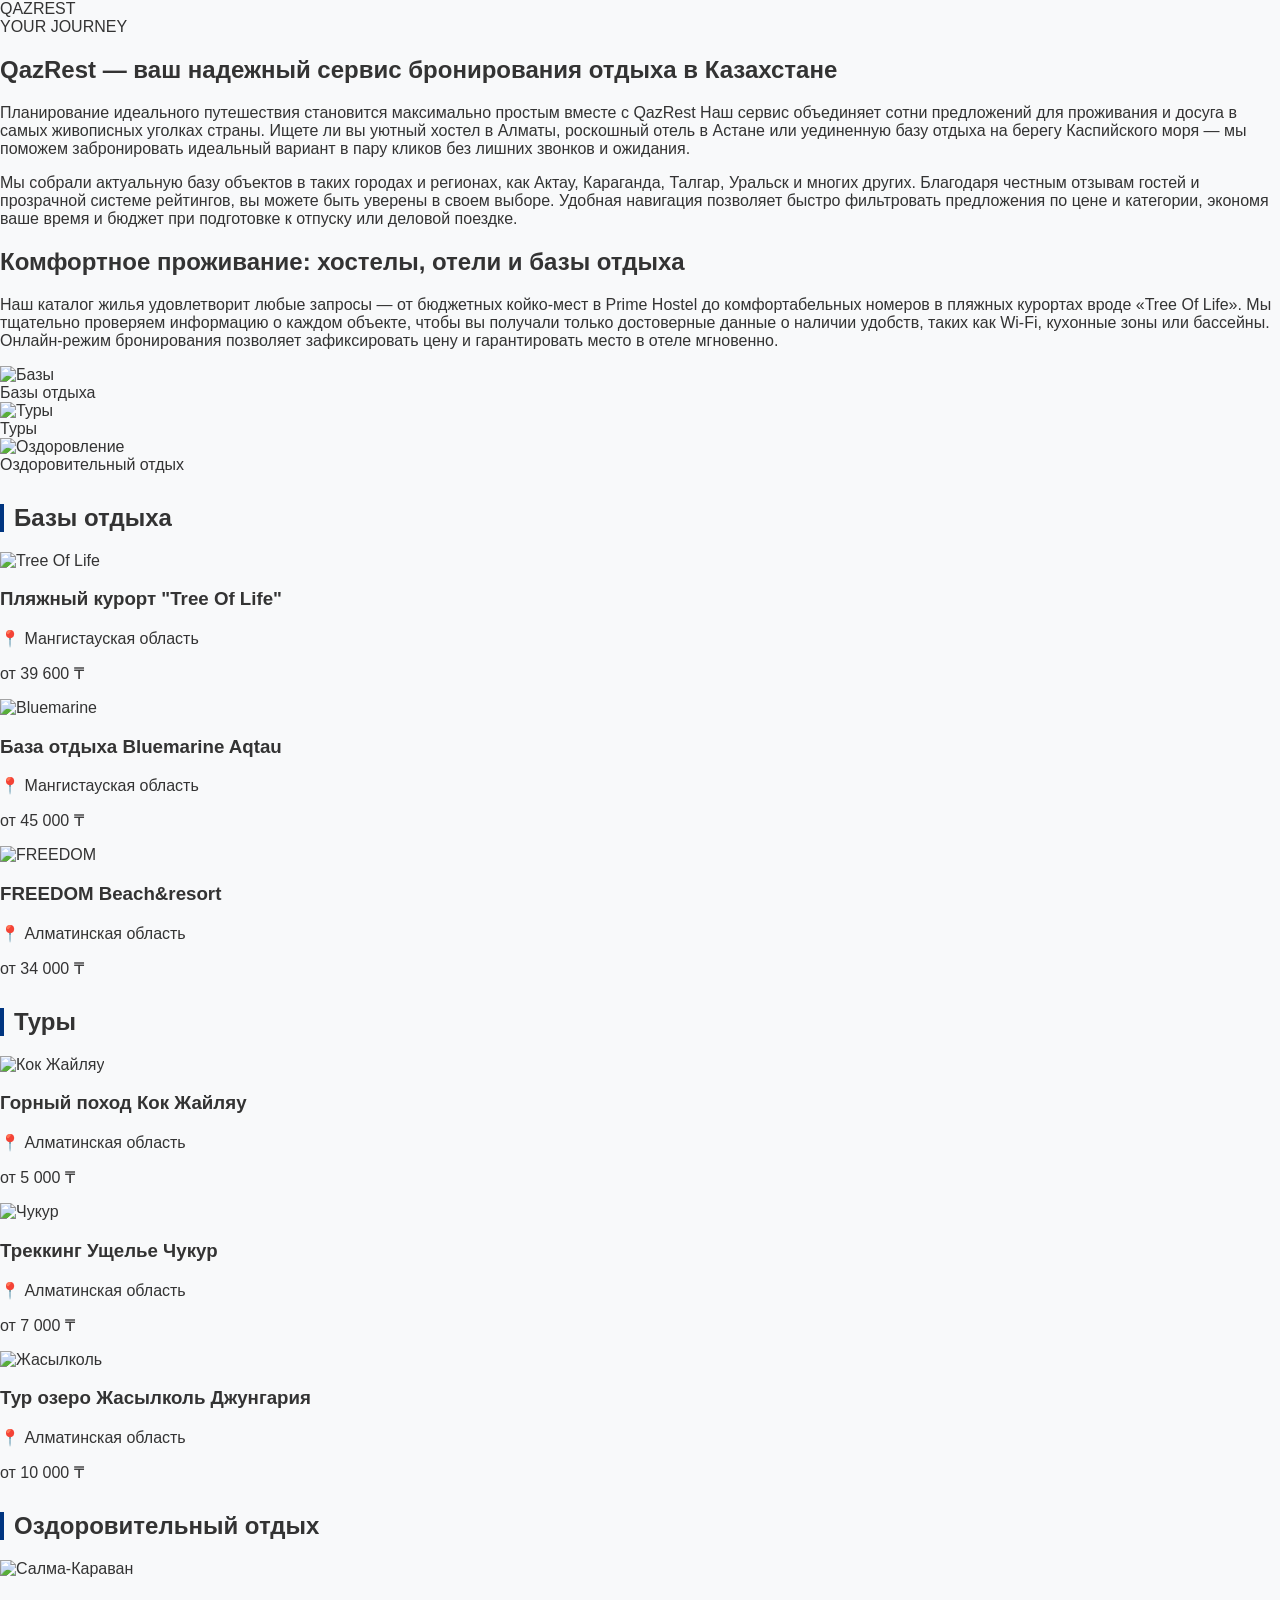
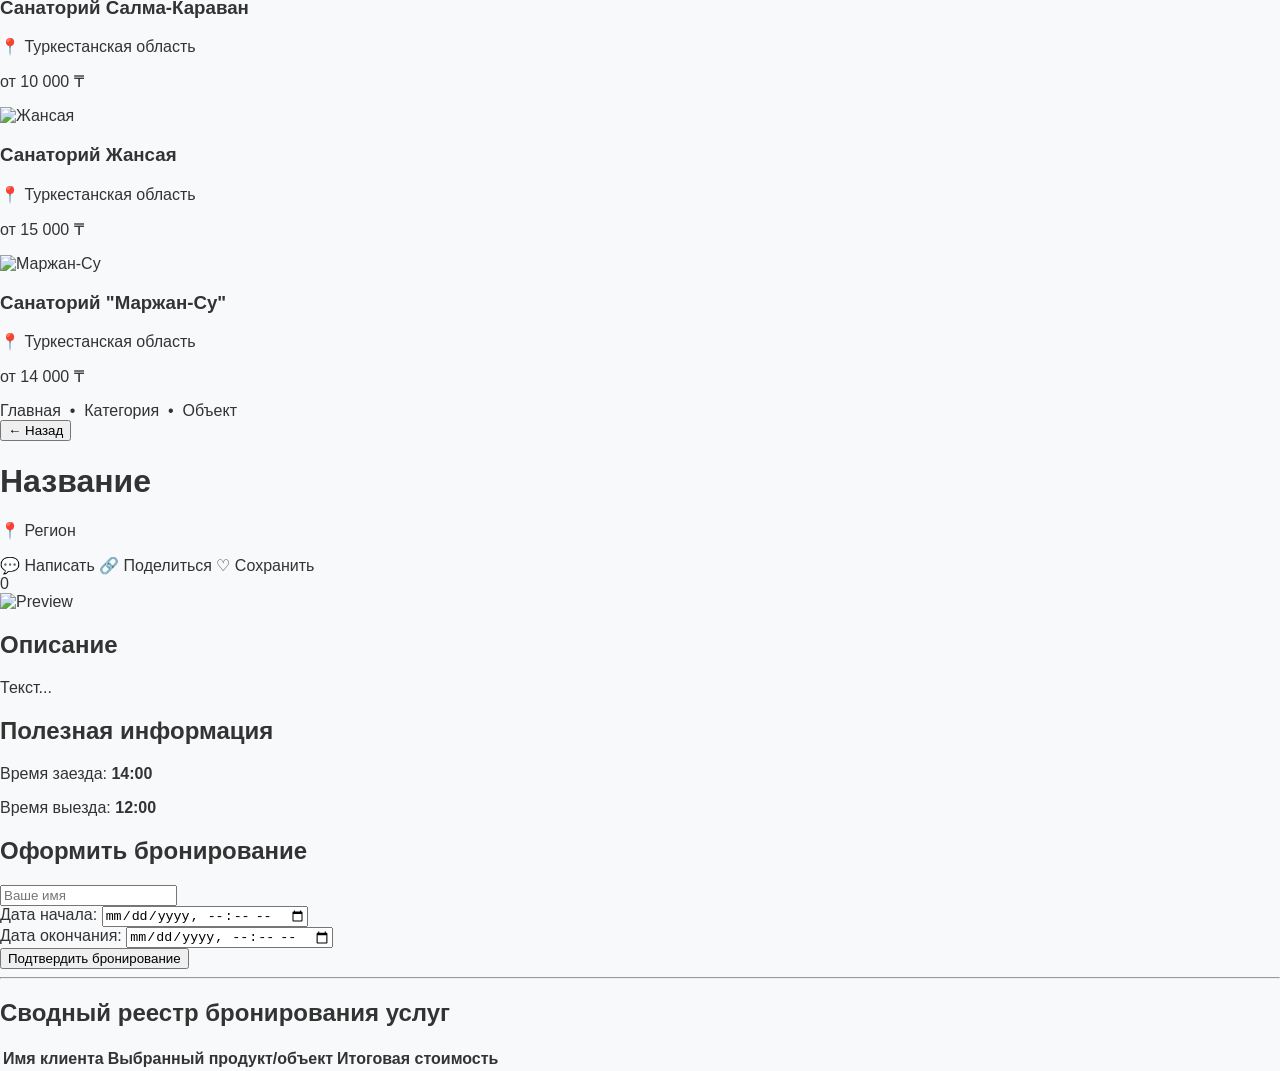
==== commit f5ffa4da: "Update index.html" ====
--- a/index.html
+++ b/index.html
@@ -4,92 +4,224 @@
     <meta charset="UTF-8">
     <meta name="viewport" content="width=device-width, initial-scale=1.0">
     <title>QAZREST — Сервис бронирования отдыха</title>
-    <meta name="description" content="Официальный сайт QAZREST — агрегатор для быстрого поиска и бронирования баз отдыха, уникальных туров и оздоровительных санаториев в Казахстане.">
-    <meta name="keywords" content="QAZREST, qazrest, базы отдыха казахстан, туры алматы, санатории сарыагаш, бронирование отдыха актау">
-    <meta name="robots" content="index, follow">
     <link rel="stylesheet" href="style.css">
 </head>
 <body>
 
-    <div id="appContent">
-        <header class="header">
-            <div class="container header-flex" style="display: flex; justify-content: space-between; align-items: center; padding: 15px 20px; background: #003580; color: white;">
-                <div class="logo">
-                    <span style="color: #cca300; font-weight: bold; font-size: 24px;">QAZ</span><span style="color: white; font-weight: bold; font-size: 24px;">REST</span>
-                </div>
-            </div>
-        </header>
-
-        <main class="wrapper" style="padding: 20px; max-width: 1200px; margin: 0 auto; background: white; margin-top: 20px; border-radius: 8px; box-shadow: 0 2px 10px rgba(0,0,0,0.05);">
+    <header class="header">
+        <div class="container header-flex">
+            <div class="logo">
+                <span class="logo-accent">QAZ</span><span class="logo-main">REST</span>
+                <div class="logo-slogan">YOUR JOURNEY</div>
+            </div>
+        </div>
+    </header>
+
+    <main class="wrapper">
+        <div id="catalogPage" class="page active">
             
-            <div id="catalogPage" class="page active">
-                <section class="promo" style="margin-bottom: 30px;">
-                    <h1>QazRest — ваш надежный сервис бронирования отдыха в Казахстане</h1>
-                    <p>Планирование идеального путешествия становится максимально простым вместе с QazRest. Наш сервис объединяет сотни предложений для проживания и досуга в самых живописных уголках страны.</p>
-                </section>
-
-                <div class="tabs-container" style="display: flex; gap: 15px; margin-bottom: 30px;">
-                    <div class="tab-card" onclick="scrollToSection('resorts')" style="border: 1px solid #ddd; padding: 15px; border-radius: 8px; cursor: pointer; flex: 1; text-align: center; background: white; font-weight: bold;">
-                        <span>Базы отдыха</span>
-                    </div>
-                    <div class="tab-card" onclick="scrollToSection('tours')" style="border: 1px solid #ddd; padding: 15px; border-radius: 8px; cursor: pointer; flex: 1; text-align: center; background: white; font-weight: bold;">
-                        <span>Туры</span>
-                    </div>
-                    <div class="tab-card" onclick="scrollToSection('health')" style="border: 1px solid #ddd; padding: 15px; border-radius: 8px; cursor: pointer; flex: 1; text-align: center; background: white; font-weight: bold;">
-                        <span>Оздоровительный отдых</span>
-                    </div>
-                </div>
+            <section class="promo">
+                <h1>QazRest — ваш надежный сервис бронирования отдыха в Казахстане</h1>
+                <p>Планирование идеального путешествия становится максимально простым вместе с QazRest Наш сервис объединяет сотни предложений для проживания и досуга в самых живописных уголках страны. Ищете ли вы уютный хостел в Алматы, роскошный отель в Астане или уединенную базу отдыха на берегу Каспийского моря — мы поможем забронировать идеальный вариант в пару кликов без лишних звонков и ожидания.</p>
+                <p>Мы собрали актуальную базу объектов в таких городах и регионах, как Актау, Караганда, Талгар, Уральск и многих других. Благодаря честным отзывам гостей и прозрачной системе рейтингов, вы можете быть уверены в своем выборе. Удобная навигация позволяет быстро фильтровать предложения по цене и категории, экономя ваше время и бюджет при подготовке к отпуску или деловой поездке.</p>
                 
-                <div id="sec-resorts" class="section-title"><h2>Базы отдыха</h2></div>
-                <div class="grid" style="display: flex; gap: 20px; margin-bottom: 40px; flex-wrap: wrap;">
-                    <div class="card" onclick="showItemDetails('Tree Of Life')" style="border: 1px solid #eee; border-radius: 8px; overflow: hidden; width: 30%; background: white; cursor: pointer;">
-                        <img src="https://edge.travelatacdn.ru/thumbs/640x480/upload/2020_38/content_hotel_5f67c0faa6a551.43553606.jpg" alt="Tree Of Life" style="width: 100%; height: 170px; object-fit: cover;">
-                        <div class="card-body" style="padding: 15px;">
-                            <h3>Пляжный курорт "Tree Of Life"</h3>
-                            <p>📍 Мангистауская область</p>
-                            <p style="color: #cca300; font-weight: bold;">от 39 600 ₸</p>
+                <h2>Комфортное проживание: хостелы, отели и базы отдыха</h2>
+                <p>Наш каталог жилья удовлетворит любые запросы — от бюджетных койко-мест в Prime Hostel до комфортабельных номеров в пляжных курортах вроде «Tree Of Life». Мы тщательно проверяем информацию о каждом объекте, чтобы вы получали только достоверные данные о наличии удобств, таких как Wi-Fi, кухонные зоны или бассейны. Онлайн-режим бронирования позволяет зафиксировать цену и гарантировать место в отеле мгновенно.</p>
+            </section>
+
+            <div class="tabs-container">
+                <div class="tab-card" onclick="scrollToSection('resorts')">
+                    <div class="tab-icon">
+                        <img src="https://img.icons8.com/illustrations/xl/100/beach-umbrella.png" alt="Базы">
+                    </div>
+                    <span>Базы отдыха</span>
+                </div>
+                <div class="tab-card" onclick="scrollToSection('tours')">
+                    <div class="tab-icon">
+                        <img src="https://img.icons8.com/illustrations/xl/100/mountain.png" alt="Туры">
+                    </div>
+                    <span>Туры</span>
+                </div>
+                <div class="tab-card" onclick="scrollToSection('health')">
+                    <div class="tab-icon">
+                        <img src="https://img.icons8.com/illustrations/xl/100/spa.png" alt="Оздоровление">
+                    </div>
+                    <span>Оздоровительный отдых</span>
+                </div>
+            </div>
+            
+            <div id="sec-resorts" class="section-title">
+                <h2>Базы отдыха</h2>
+            </div>
+            <div class="grid">
+                <div class="card" onclick="showItemDetails('Tree Of Life')">
+                    <img src="https://edge.travelatacdn.ru/thumbs/640x480/upload/2020_38/content_hotel_5f67c0faa6a551.43553606.jpg" alt="Tree Of Life">
+                    <div class="card-body">
+                        <h3>Пляжный курорт "Tree Of Life"</h3>
+                        <p class="loc">📍 Мангистауская область</p>
+                        <p class="price-tag">от <span>39 600</span> ₸</p>
+                    </div>
+                </div>
+                <div class="card" onclick="showItemDetails('Bluemarine Aqtau')">
+                    <img src="https://www.lada.kz/uploads/posts/2017-05/1496058229_sanset.jpg" alt="Bluemarine">
+                    <div class="card-body">
+                        <h3>База отдыха Bluemarine Aqtau</h3>
+                        <p class="loc">📍 Мангистауская область</p>
+                        <p class="price-tag">от <span>45 000</span> ₸</p>
+                    </div>
+                </div>
+                <div class="card" onclick="showItemDetails('FREEDOM Beach&resort')">
+                    <img src="https://cf.bstatic.com/xdata/images/hotel/max1024x768/343249189.jpg?k=61949dbd89ecddeff5023c35c86ee03ecc813b7dbb97866ee51a67c7699defcc&o=" alt="FREEDOM">
+                    <div class="card-body">
+                        <h3>FREEDOM Beach&resort</h3>
+                        <p class="loc">📍 Алматинская область</p>
+                        <p class="price-tag">от <span>34 000</span> ₸</p>
+                    </div>
+                </div>
+            </div>
+
+            <div id="sec-tours" class="section-title">
+                <h2>Туры</h2>
+            </div>
+            <div class="grid">
+                <div class="card" onclick="showItemDetails('Горный поход Кок Жайляу')">
+                    <img src="https://gorny-club.kz/wp-content/uploads/2016/10/9IZeMkHNYe64dm73Ec1zFlI0Lx2GLB-1.jpg" alt="Кок Жайляу">
+                    <div class="card-body">
+                        <h3>Горный поход Кок Жайляу</h3>
+                        <p class="loc">📍 Алматинская область</p>
+                        <p class="price-tag">от <span>5 000</span> ₸</p>
+                    </div>
+                </div>
+                <div class="card" onclick="showItemDetails('Треккинг Ущелье Чукур')">
+                    <img src="https://avatars.mds.yandex.net/i?id=d9d31c01b6061b598c5d1cf540c7983f_l-2286743-images-thumbs&n=13" alt="Чукур">
+                    <div class="card-body">
+                        <h3>Треккинг Ущелье Чукур</h3>
+                        <p class="loc">📍 Алматинская область</p>
+                        <p class="price-tag">от <span>7 000</span> ₸</p>
+                    </div>
+                </div>
+                <div class="card" onclick="showItemDetails('Тур озеро Жасылколь Джунгария')">
+                    <img src="https://dynamic-media-cdn.tripadvisor.com/media/photo-o/1b/ea/ae/be/caption.jpg?w=1400&h=-1&s=1" alt="Жасылколь">
+                    <div class="card-body">
+                        <h3>Тур озеро Жасылколь Джунгария</h3>
+                        <p class="loc">📍 Алматинская область</p>
+                        <p class="price-tag">от <span>10 000</span> ₸</p>
+                    </div>
+                </div>
+            </div>
+
+            <div id="sec-health" class="section-title">
+                <h2>Оздоровительный отдых</h2>
+            </div>
+            <div class="grid">
+                <div class="card" onclick="showItemDetails('Санаторий Салма-Караван')">
+                    <img src="https://img02.flagma.kz/photo/sanatoriy-saryagash-salma-karavan-3161813_big.jpg" alt="Салма-Караван">
+                    <div class="card-body">
+                        <h3>Санаторий Салма-Караван</h3>
+                        <p class="loc">📍 Туркестанская область</p>
+                        <p class="price-tag">от <span>10 000</span> ₸</p>
+                    </div>
+                </div>
+                <div class="card" onclick="showItemDetails('Санаторий Жансая')">
+                    <img src="https://images.satu.kz/6598338_w700_h500_sanatorij-saryagash-zhansaya.jpg" alt="Жансая">
+                    <div class="card-body">
+                        <h3>Санаторий Жансая</h3>
+                        <p class="loc">📍 Туркестанская область</p>
+                        <p class="price-tag">от <span>15 000</span> ₸</p>
+                    </div>
+                </div>
+                <div class="card" onclick="showItemDetails('Санаторий Маржан-Су')">
+                    <img src="https://sanatoriums-saryagash.kz/img/sanatoriums/marzhansu/img/1.jpg" alt="Маржан-Су">
+                    <div class="card-info card-body">
+                        <h3>Санаторий "Маржан-Су"</h3>
+                        <p class="loc">📍 Туркестанская область</p>
+                        <p class="price-tag">от <span>14 000</span> ₸</p>
+                    </div>
+                </div>
+            </div>
+        </div>
+
+        <div id="detailsPage" class="page hide">
+            <div class="sub-nav">
+                <div class="crumbs" onclick="backToCatalog()">Главная &nbsp;•&nbsp; <span id="crCategory">Категория</span> &nbsp;•&nbsp; <span id="crActive">Объект</span></div>
+                <button type="button" class="btn-return" onclick="backToCatalog()">← Назад</button>
+            </div>
+
+            <div class="item-header">
+                <div>
+                    <h1 id="itemTitle">Название</h1>
+                    <p id="itemLoc">📍 Регион</p>
+                </div>
+                <div class="item-meta">
+                    <span class="meta-link">💬 Написать</span>
+                    <span class="meta-link">🔗 Поделиться</span>
+                    <span class="meta-link">♡ Сохранить</span>
+                    <div class="badge">0</div>
+                </div>
+            </div>
+
+            <div class="gallery">
+                <div class="gallery-main">
+                    <img id="itemMainImg" src="" alt="Preview">
+                </div>
+                <div class="gallery-thumbs">
+                    <div class="thumb-box"><div class="spinner"></div></div>
+                    <div class="thumb-box"><div class="spinner"></div></div>
+                    <div class="thumb-box"><div class="spinner"></div></div>
+                    <div class="thumb-box"><div class="spinner"></div></div>
+                </div>
+            </div>
+
+            <div class="details-content">
+                <h2>Описание</h2>
+                <p id="itemDesc" class="desc-p">Текст...</p>
+            </div>
+
+            <div class="details-content">
+                <h2>Полезная информация</h2>
+                <div class="info-block">
+                    <p>Время заезда: <strong>14:00</strong></p>
+                    <p>Время выезда: <strong>12:00</strong></p>
+                </div>
+            </div>
+
+            <div class="booking-panel">
+                <h2>Оформить бронирование</h2>
+                <form id="orderForm">
+                    <input type="text" id="clientName" placeholder="Ваше имя" required>
+                    <div class="form-row">
+                        <div class="col">
+                            <label>Дата начала:</label>
+                            <input type="datetime-local" id="dateStart" required>
                         </div>
-                    </div>
-                    <div class="card" onclick="showItemDetails('Bluemarine Aqtau')" style="border: 1px solid #eee; border-radius: 8px; overflow: hidden; width: 30%; background: white; cursor: pointer;">
-                        <img src="https://www.lada.kz/uploads/posts/2017-05/1496058229_sanset.jpg" alt="Bluemarine" style="width: 100%; height: 170px; object-fit: cover;">
-                        <div class="card-body" style="padding: 15px;">
-                            <h3>База отдыха Bluemarine Aqtau</h3>
-                            <p>📍 Мангистауская область</p>
-                            <p style="color: #cca300; font-weight: bold;">от 45 000 ₸</p>
+                        <div class="col">
+                            <label>Дата окончания:</label>
+                            <input type="datetime-local" id="dateEnd" required>
                         </div>
                     </div>
-                    <div class="card" onclick="showItemDetails('FREEDOM Beach&resort')" style="border: 1px solid #eee; border-radius: 8px; overflow: hidden; width: 30%; background: white; cursor: pointer;">
-                        <img src="https://cf.bstatic.com/xdata/images/hotel/max1024x768/343249189.jpg?k=61949dbd89ecddeff5023c35c86ee03ecc813b7dbb97866ee51a67c7699defcc&o=" alt="FREEDOM" style="width: 100%; height: 170px; object-fit: cover;">
-                        <div class="card-body" style="padding: 15px;">
-                            <h3>FREEDOM Beach&resort</h3>
-                            <p>📍 Алматинская область</p>
-                            <p style="color: #cca300; font-weight: bold;">от 34 000 ₸</p>
-                        </div>
-                    </div>
-                </div>
-
-                <div id="sec-tours" class="section-title"><h2>Туры</h2></div>
-                <div class="grid" style="display: flex; gap: 20px; margin-bottom: 40px; flex-wrap: wrap;">
-                    <div class="card" onclick="showItemDetails('Горный поход Кок Жайляу')" style="border: 1px solid #eee; border-radius: 8px; overflow: hidden; width: 30%; background: white; cursor: pointer;">
-                        <img src="https://gorny-club.kz/wp-content/uploads/2016/10/9IZeMkHNYe64dm73Ec1zFlI0Lx2GLB-1.jpg" alt="Кок Жайляу" style="width: 100%; height: 170px; object-fit: cover;">
-                        <div class="card-body" style="padding: 15px;">
-                            <h3>Горный поход Кок Жайляу</h3>
-                            <p>📍 Алматинская область</p>
-                            <p style="color: #cca300; font-weight: bold;">от 5 000 ₸</p>
-                        </div>
-                    </div>
-                    <div class="card" onclick="showItemDetails('Треккинг Ущелье Чукур')" style="border: 1px solid #eee; border-radius: 8px; overflow: hidden; width: 30%; background: white; cursor: pointer;">
-                        <img src="https://avatars.mds.yandex.net/i?id=d9d31c01b6061b598c5d1cf540c7983f_l-2286743-images-thumbs&n=13" alt="Чукур" style="width: 100%; height: 170px; object-fit: cover;">
-                        <div class="card-body" style="padding: 15px;">
-                            <h3>Треккинг Ущелье Чукур</h3>
-                            <p>📍 Алматинская область</p>
-                            <p style="color: #cca300; font-weight: bold;">от 7 000 ₸</p>
-                        </div>
-                    </div>
-                </div>
-
-                <div id="sec-health" class="section-title"><h2>Оздоровительный отдых</h2></div>
-                <div class="grid" style="display: flex; gap: 20px; margin-bottom: 40px; flex-wrap: wrap;">
-                    <div class="card" onclick="showItemDetails('Санаторий Салма-Караван')" style="border: 1px solid #eee; border-radius: 8px; overflow: hidden; width: 30%; background: white; cursor: pointer;">
-                        <img src="https://img02.flagma.kz/photo/sanatoriy-saryagash-salma-karavan-3161813_big.jpg" alt="Салма-Караван" style="width: 100%; height: 170px; object-fit: cover;">
-                        <div
+                    <button type="submit" class="btn-action">Подтвердить бронирование</button>
+                </form>
+            </div>
+        </div>
+
+        <hr class="divider">
+
+        <section class="admin-section">
+            <h2>Сводный реестр бронирования услуг</h2>
+            <table class="report-table">
+                <thead>
+                    <tr>
+                        <th>Имя клиента</th>
+                        <th>Выбранный продукт/объект</th>
+                        <th>Итоговая стоимость</th>
+                    </tr>
+                </thead>
+                <tbody id="reportEntries">
+                    </tbody>
+            </table>
+        </section>
+
+    </main>
+    <script src="script.js"></script>
+</body>
+</html>
